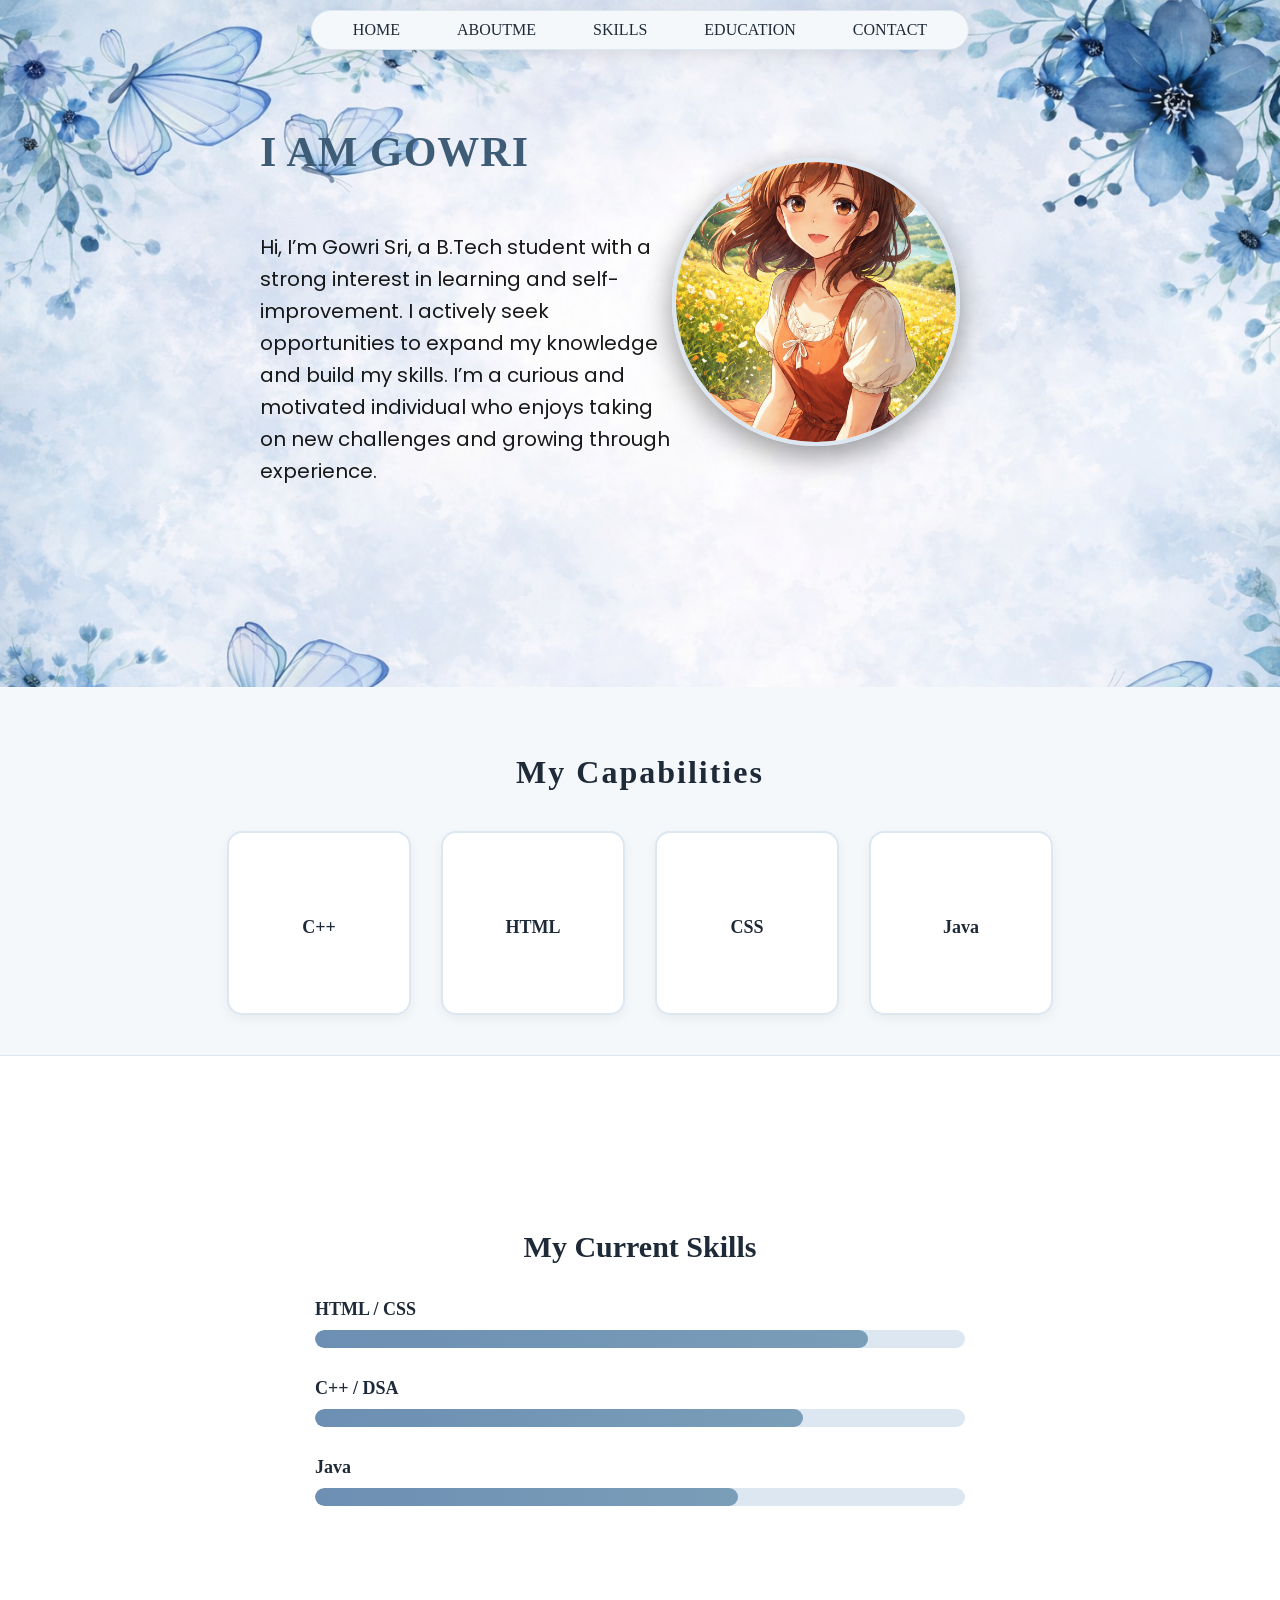
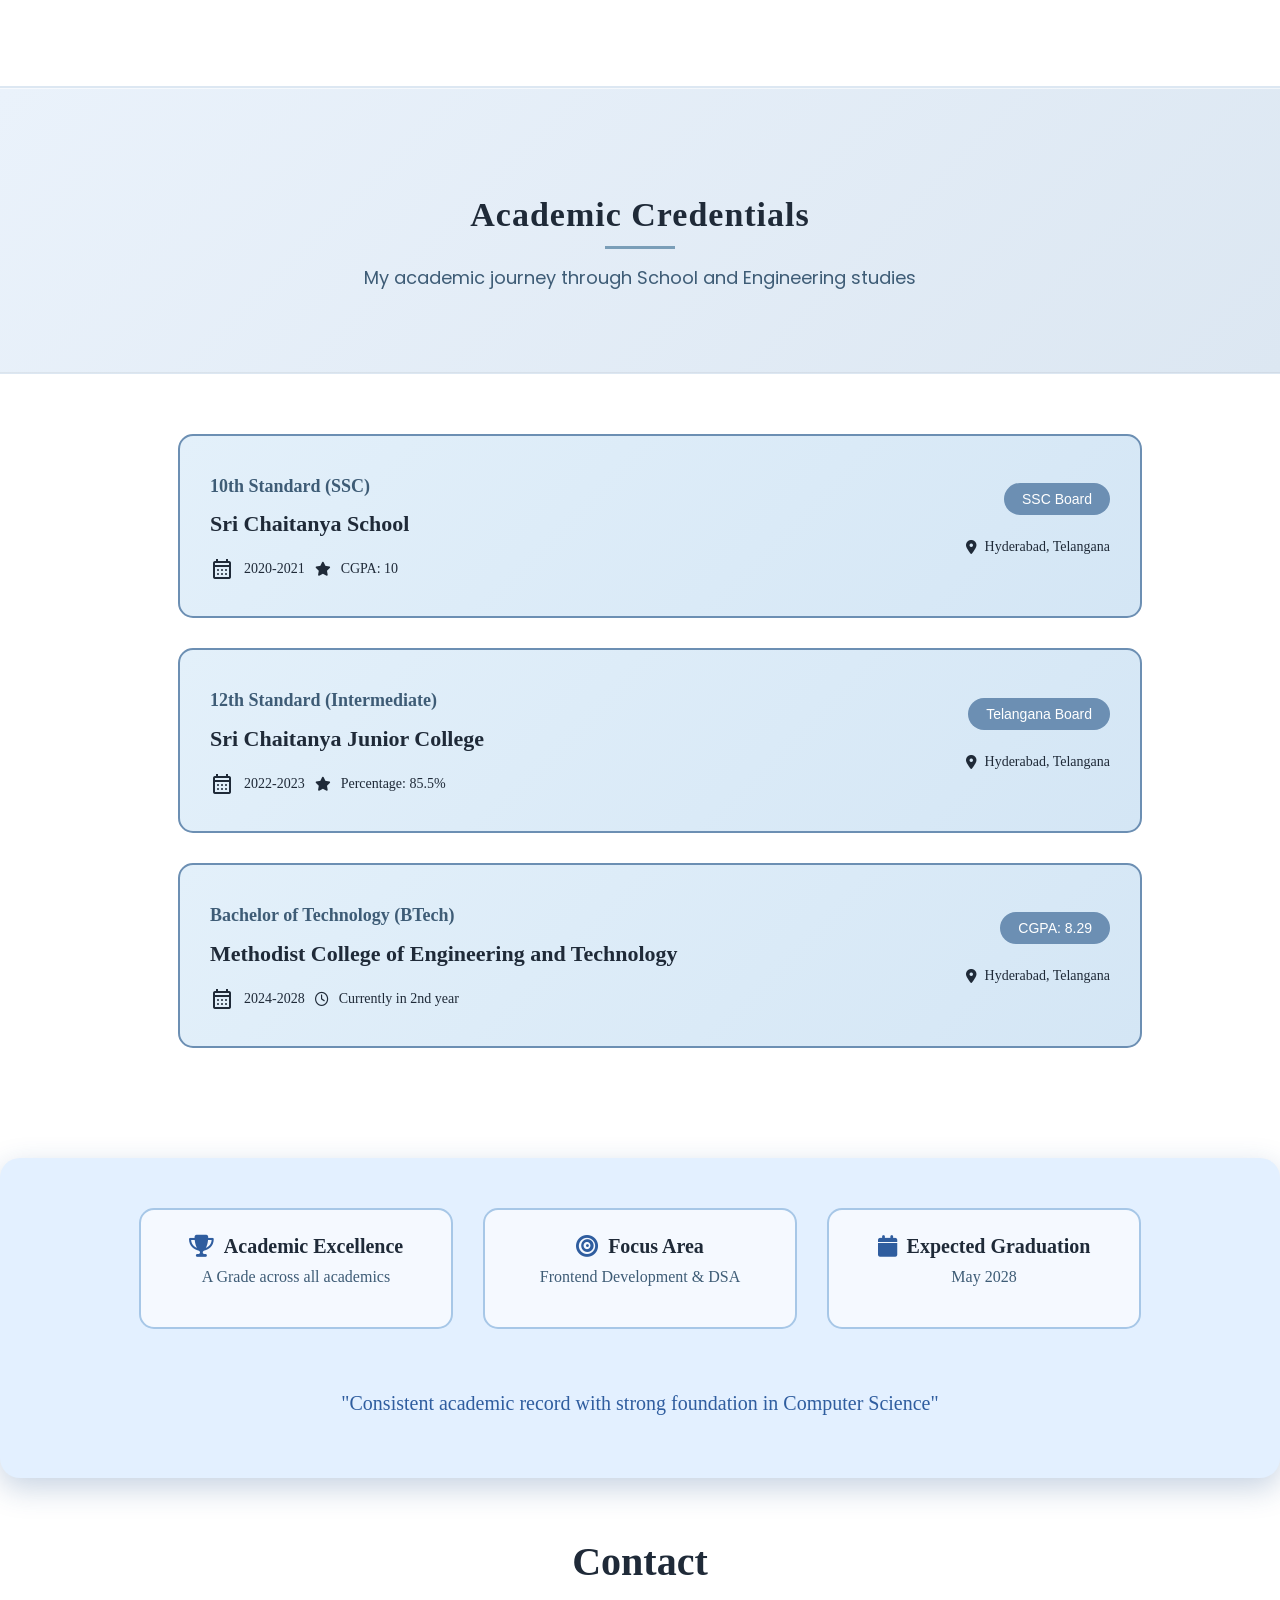
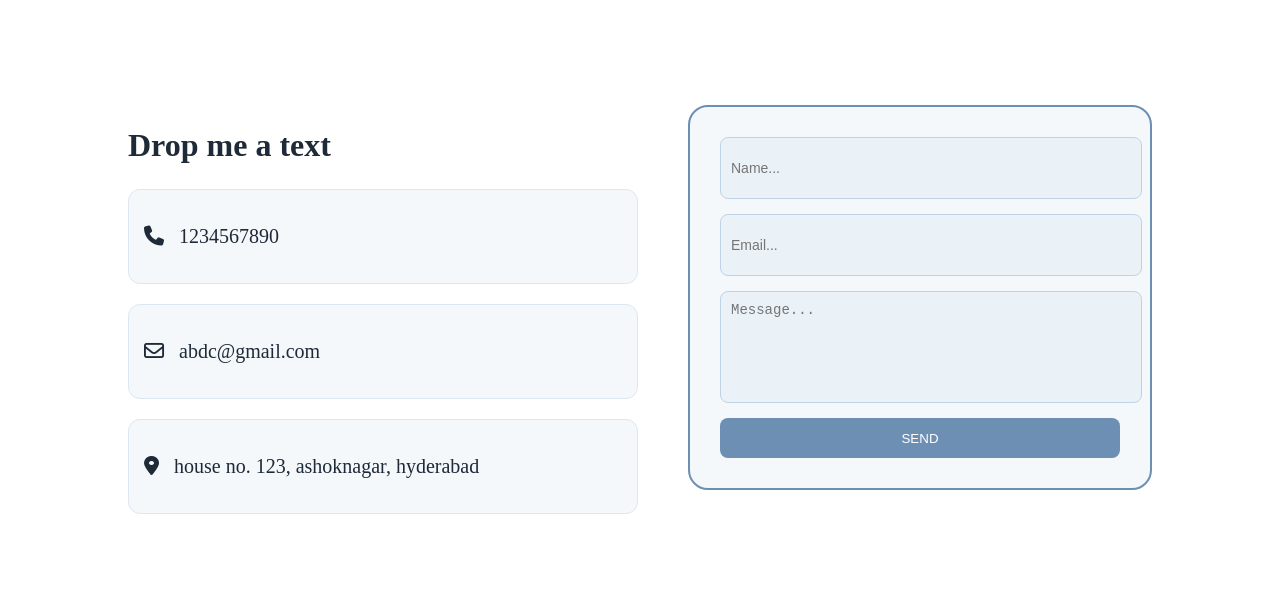
==== port.html @ 9303fa9b "Initial commit" ====
<!DOCTYPE html>
<html lang="en">

<head>
    <meta charset="UTF-8">
    <meta name="viewport" content="width=device-width, initial-scale=1.0">
    <title>portfolio</title>
    <link rel="stylesheet" href="port.css">
    <link href="https://fonts.googleapis.com/css2?family=Poppins:wght@300;400;600&display=swap" rel="stylesheet">
    <link rel="stylesheet" href="https://cdnjs.cloudflare.com/ajax/libs/font-awesome/6.5.0/css/all.min.css">
    <link href="https://fonts.googleapis.com/css2?family=Material+Symbols+Outlined" rel="stylesheet" />
</head>

<body>


    <nav class="navbar">
        <ul class="nav-links">
            <li><a href="#">HOME</a></li>
            <li><a href="#">ABOUTME</a></li>
            <li><a href="#">SKILLS</a></li>
            <li><a href="#">EDUCATION</a></li>
            <li><a href="#">CONTACT</a></li>
        </ul>
    </nav>


    <div class="main">
        <div class="info">
            <h1 class="hi">I AM GOWRI </h1>
            <p class="iam">Hi, I’m Gowri Sri, a B.Tech student with a strong interest in learning and self-improvement.
                I actively
                seek opportunities to expand my knowledge and build my skills. I’m a curious and motivated individual
                who enjoys taking on new challenges and growing through experience.</p>

        </div>
        <div class="photo">
            <img id="girl" src="girl.png" alt="description">
        </div>
    </div>

    <!-- SKILLS SECTION -->
    <section id="skills-section">

        <h2 class="skills-heading">My Capabilities</h2>

        <div id="skills">

            <div class="card">
                <img src="https://cdn.jsdelivr.net/gh/devicons/devicon@latest/icons/cplusplus/cplusplus-original.svg"
                    alt="">
                <p>C++</p>
            </div>

            <div class="card">
                <img src="https://cdn.jsdelivr.net/gh/devicons/devicon@latest/icons/html5/html5-original.svg" alt="">
                <p>HTML</p>
            </div>

            <div class="card">
                <img src="https://cdn.jsdelivr.net/gh/devicons/devicon@latest/icons/css3/css3-original.svg" alt="">
                <p>CSS</p>
            </div>

            <div class="card">
                <img src="https://cdn.jsdelivr.net/gh/devicons/devicon@latest/icons/java/java-original-wordmark.svg"
                    alt="">
                <p>Java</p>
            </div>

        </div>

    </section>


    <section class="skills-animated">

        <h2 class="skills-title">My Current Skills</h2>

        <div class="skill">
            <div class="skill-name">HTML / CSS</div>
            <div class="progress-bar">
                <div class="progress html"></div>
            </div>
        </div>

        <div class="skill">
            <div class="skill-name">C++ / DSA</div>
            <div class="progress-bar">
                <div class="progress cpp"></div>
            </div>
        </div>

        <div class="skill">
            <div class="skill-name">Java</div>
            <div class="progress-bar">
                <div class="progress java"></div>
            </div>
        </div>

    </section>

    <section class="academic-header">

        <h2 class="academic-title">Academic Credentials</h2>
        <p class="academic-subtitle">
            My academic journey through School and Engineering studies
        </p>

    </section>


    <div class="education">

        <div class="edu-card ssc">
            <div class="left">
                <h2>10th Standard (SSC)</h2>
                <h1>Sri Chaitanya School</h1>

                <div class="details">
                    <span class="material-symbols-outlined">calendar_month</span>
                    <p>2020-2021</p>

                    <i class="fa-solid fa-star"></i>
                    <p>CGPA: 10</p>
                </div>
            </div>

            <div class="right">
                <button>SSC Board</button>

                <div class="location">
                    <i class="fa-solid fa-location-dot"></i>
                    <p>Hyderabad, Telangana</p>
                </div>
            </div>
        </div>


        <div class="edu-card inter">
            <div class="left">
                <h2>12th Standard (Intermediate)</h2>
                <h1>Sri Chaitanya Junior College</h1>

                <div class="details">
                    <span class="material-symbols-outlined">calendar_month</span>
                    <p>2022-2023</p>

                    <i class="fa-solid fa-star"></i>
                    <p>Percentage: 85.5%</p>
                </div>
            </div>

            <div class="right">
                <button>Telangana Board</button>

                <div class="location">
                    <i class="fa-solid fa-location-dot"></i>
                    <p>Hyderabad, Telangana</p>
                </div>
            </div>
        </div>


        <div class="edu-card tech">
            <div class="left">
                <h2>Bachelor of Technology (BTech)</h2>
                <h1>Methodist College of Engineering and Technology</h1>

                <div class="details">
                    <span class="material-symbols-outlined">calendar_month</span>
                    <p>2024-2028</p>

                    <i class="fa-regular fa-clock"></i>
                    <p>Currently in 2nd year</p>
                </div>
            </div>

            <div class="right">
                <button>CGPA: 8.29</button>

                <div class="location">
                    <i class="fa-solid fa-location-dot"></i>
                    <p>Hyderabad, Telangana</p>
                </div>
            </div>
        </div>

    </div>


    <div class="focus">
        <div class="a">
            <div class="a1">
                <i class="fa-solid fa-trophy"></i>
                <h1>Academic Excellence</h1>
            </div>
            <p>A Grade across all academics</p>

        </div>

        <div class="b">
            <div class="b1">
                <i class="fa-solid fa-bullseye"></i>
                <h1>Focus Area</h1>
            </div>
            <p>Frontend Development & DSA</p>
        </div>

        <div class="c">
            <div class="c1">
                <i class="fa-solid fa-calendar"></i>
                <h1>Expected Graduation</h1>
            </div>
            <p>May 2028</p>
        </div>

        <div class="d">
            <h1>"Consistent academic record with strong foundation in Computer Science"</h1>
        </div>
    </div>


    <h3 class="x">Contact</h3>

    <div class="contact">

        <!-- LEFT SIDE INFO -->
        <div class="x-right">
            <h1>Drop me a text</h1>
            <div class="info">
                <div class="box">
                    <i class="fa-solid fa-phone"></i>
                    <p>1234567890</p>
                </div>
                <div class="box">
                    <i class="fa-regular fa-envelope"></i>
                    <p>abdc@gmail.com</p>
                </div>
                <div class="box">
                    <i class="fa-solid fa-location-dot"></i>
                    <p>house no. 123, ashoknagar, hyderabad</p>
                </div>
            </div>
        </div>

        <!-- RIGHT SIDE FORM -->
        <div class="x-left">
            <input type="text" placeholder="Name...">
            <input type="email" placeholder="Email...">
            <textarea placeholder="Message..."></textarea>
            <button>SEND</button>
        </div>

    </div>

</body>

</html>
---- port.css ----
/* global styles */
body {
    margin: 0;
    padding: 0;

    background-image: url("back.png");
    background-size: cover;
    background-position: center;
    background-repeat: no-repeat;
    background-attachment: fixed;
}

/* nav bar*/
.navbar {
    position: fixed;
    top: 10px;
    /* 10px from top */
    left: 50%;
    transform: translateX(-50%);
    /* center horizontally */

    background: #F5F8FB;
    border: 1.5px solid #DCE7F2;
    border-radius: 30px;

    padding: 10px 25px;
    z-index: 1000;
}

.nav-links {
    display: flex;
    gap: 25px;
    list-style: none;
    margin: 0;
    padding: 0;
}

.nav-links li a {
    text-decoration: none;
    color: #1F2A38;
    font-weight: 500;

    padding: 8px 16px;
    border-radius: 20px;

    transition: all 0.3s ease;
}

/* hover effect */
.nav-links li a:hover {
    background: #6C8FB3;
    color: #ffffff;
}

/* active/click feel */
.nav-links li a:active {
    background: #3E5C76;
}

/* optional subtle shadow */
.navbar {
    box-shadow: 0 4px 15px rgba(0, 0, 0, 0.08);
}

/* nav bar css done  */

/* intro css  */
/* layout */
.main {
    display: flex;
    align-items: center;
    justify-content: space-between;
    padding: 100px 80px;
}

/* image styling */
#girl {
    width: 280px;
    height: 280px;
    object-fit: cover;

    border-radius: 50%;
    /* makes it circle */

    box-shadow: 0 10px 30px rgba(0, 0, 0, 0.4);
    /* dark shadow */

    border: 4px solid #DCE7F2;
    margin-right: 240px;
}

/* heading */
.hi {
    font-size: 42px;
    color: #3E5C76;
    /* theme match */
    margin-bottom: 15px;

    letter-spacing: 1px;
}

/* paragraph */
.iam {
    font-size: 20px;
    /* readable */
    color: #000000;
    /* black */

    line-height: 1.6;
    max-width: 500px;

    opacity: 0.9;
}

.hi,
.iam {
    margin-left: 180px;
}

.hi {
    font-family: 'Playfair Display', serif;
    font-weight: 600;
}

.iam {
    font-family: 'Poppins', sans-serif;
    font-weight: 400;
}

/* DONE WITH IAMGE AND INTRO */

/* SECTION BACKGROUND */
#skills-section {
    margin-top: 80px;
    text-align: center;
    background-color: #F5F8FB;
    /* fallback background */
    padding: 40px 20px;
}

/* HEADING */
.skills-heading {
    font-size: 32px;
    margin-bottom: 40px;
    color: #1F2A38;
    /* main text color */
    letter-spacing: 2px;
}

/* FLEX CONTAINER */
#skills {
    display: flex;
    justify-content: center;
    gap: 30px;
    flex-wrap: wrap;
}

/* CARD DESIGN */
.card {
    width: 180px;
    height: 180px;

    background: #FFFFFF;
    /* clean white for contrast */
    border: 2px solid #DCE7F2;
    /* soft border */

    border-radius: 15px;

    display: flex;
    flex-direction: column;
    align-items: center;
    justify-content: center;

    box-shadow: 0 4px 12px rgba(0, 0, 0, 0.05);
    transition: all 0.3s ease;
}

/* ICON */
.card img {
    width: 60px;
    margin-bottom: 10px;
}

/* TEXT */
.card p {
    font-size: 18px;
    font-weight: 600;
    color: #1F2A38;
    /* primary text */
}

/* HOVER EFFECT */
.card:hover {
    transform: translateY(-10px);
    background: #F5F8FB;
    /* soft hover bg */
    border-color: #7A9EB8;
    /* accent border */
}

/* OPTIONAL: subtle glow on hover */
.card:hover p {
    color: #3E5C76;
    /* hover text */
}

/* =======================
   ANIMATED SKILLS SECTION
======================= */

.skills-animated {
    margin-top: 0px;

    width: 100%;
    min-height: 70vh;
    border-top: 1px solid #DCE7F2;
    border-bottom: 1px solid #DCE7F2;

    display: flex;
    flex-direction: column;
    align-items: center;
    justify-content: center;
}

/* TITLE */
.skills-title {
    font-size: 30px;
    margin-bottom: 35px;
    color: #1F2A38;
}

/* SKILL BLOCK */
.skill {
    width: 65%;
    max-width: 650px;
    margin-bottom: 30px;
}

/* NAME */
.skill-name {
    margin-bottom: 10px;
    font-size: 18px;
    font-weight: 600;
    color: #1F2A38;
}

/* PROGRESS BAR (THICK) */
.progress-bar {
    width: 100%;
    height: 18px;
    background: #DCE7F2;
    border-radius: 20px;
    overflow: hidden;
}

/* PROGRESS */
.progress {
    position: relative;
    height: 100%;
    width: 0;

    background: linear-gradient(90deg, #6C8FB3, #7A9EB8);
    border-radius: 20px;

    animation: load 2s ease forwards;
}

/* LEVELS */
.progress.html {
    width: 85%;
    animation-delay: 0.2s;
}

.progress.cpp {
    width: 75%;
    animation-delay: 0.4s;
}

.progress.java {
    width: 65%;
    animation-delay: 0.6s;
}

/* ANIMATION */
@keyframes load {
    from {
        width: 0;
    }
}

/* SHINE EFFECT */
.progress::after {
    content: "";
    position: absolute;
    top: 0;
    left: -100%;
    height: 100%;
    width: 100%;


    animation: shine 2.5s infinite;
}

@keyframes shine {
    to {
        left: 100%;
    }
}

/* =======================
   ACADEMIC HEADER SECTION
======================= */

.academic-header {
    text-align: center;
    padding: 80px 20px;


    /* 🔵 OPTION 1: BLUE SHADE BACKGROUND (CURRENTLY ACTIVE) */
    background: linear-gradient(135deg, #EAF2FB, #DCE7F2);

    /* 🌌 OPTION 2: USE SAME BACKGROUND IMAGE (UNCOMMENT BELOW) */
    /*
    background: transparent;
    */

    border-top: 1px solid #DCE7F2;
    border-bottom: 1px solid #DCE7F2;
}

/* TITLE */
.academic-title {
    font-size: 34px;
    font-weight: 600;
    color: #1F2A38;

    font-family: 'Playfair Display', serif;
    /* premium font */

    margin-bottom: 15px;
    letter-spacing: 1px;
}

/* SUBTEXT */
.academic-subtitle {
    font-size: 18px;
    color: #3E5C76;

    font-family: 'Poppins', sans-serif;

    max-width: 600px;
    margin: 0 auto;
    /* center text block */

    line-height: 1.6;
}

/* ✨ DECORATIVE LINE */
.academic-title::after {
    content: "";
    display: block;
    width: 70px;
    height: 3px;
    margin: 12px auto;
    background: #7A9EB8;
}

.academic-header {
    text-align: center;
    padding: 80px 20px;


    background: linear-gradient(135deg, #EAF2FB, #DCE7F2);

    border-top: 1px solid #DCE7F2;
    border-bottom: 1px solid #DCE7F2;

    box-shadow: inset 0 1px 0 rgba(255, 255, 255, 0.6),
        inset 0 -1px 0 rgba(0, 0, 0, 0.05);

    /* 🔥 smoother animation */
    animation: fadeSlide 0.9s ease;
}

/* TEXT ANIMATION */
.academic-title {
    animation: fadeSlide 1s ease;
}

.academic-subtitle {
    animation: fadeSlide 1.2s ease;
}

/* KEYFRAMES */
@keyframes fadeSlide {
    from {
        opacity: 0;
        transform: translateY(40px);
    }

    to {
        opacity: 1;
        transform: translateY(0);
    }
}

/* =======================
   EDUCATION SECTION
======================= */

.education {
    width: 100%;
    padding: 60px 20px;

    display: flex;
    flex-direction: column;
    align-items: center;
    gap: 30px;
}

/* CARD STYLE */
.edu-card {
    width: 75%;
    max-width: 900px;

    display: flex;
    justify-content: space-between;
    align-items: center;

    padding: 25px 30px;

    /* 🔵 BEAUTIFUL LIGHT BLUE SHADE */
    background: linear-gradient(135deg, #E3F0FA, #D4E6F5);

    /* DARKER BLUE BORDER */
    border: 2px solid #6C8FB3;

    border-radius: 15px;

    transition: all 0.3s ease;
}

/* HOVER EFFECT */
.edu-card:hover {
    transform: translateY(-8px);
    box-shadow: 0 10px 25px rgba(62, 92, 118, 0.2);
}

/* LEFT SIDE */
.left h2 {
    font-size: 18px;
    color: #3E5C76;
    margin-bottom: 5px;
}

.left h1 {
    font-size: 22px;
    color: #1F2A38;
    margin-bottom: 10px;
}

/* DETAILS ROW */
.details {
    display: flex;
    align-items: center;
    gap: 10px;
    flex-wrap: wrap;

    color: #1F2A38;
    font-size: 14px;
}

/* RIGHT SIDE */
.right {
    text-align: right;
}

/* BUTTON STYLE 🔥 */
.right button {
    padding: 8px 18px;

    background: #6C8FB3;
    color: #fff;

    border: none;
    border-radius: 20px;

    font-size: 14px;
    font-weight: 500;

    cursor: pointer;
    transition: 0.3s;
}

/* BUTTON HOVER */
.right button:hover {
    background: #3E5C76;
}

/* LOCATION */
.location {
    margin-top: 10px;
    font-size: 14px;
    color: #1F2A38;

    display: flex;
    align-items: center;
    justify-content: flex-end;
    gap: 8px;
}

/* =======================
   ENTRY ANIMATION
======================= */

.edu-card {
    opacity: 0;
    transform: translateY(40px);
    animation: fadeUp 0.8s ease forwards;
}

/* STAGGER EFFECT */
.edu-card:nth-child(1) {
    animation-delay: 0.2s;
}

.edu-card:nth-child(2) {
    animation-delay: 0.4s;
}

.edu-card:nth-child(3) {
    animation-delay: 0.6s;
}

/* KEYFRAMES */
@keyframes fadeUp {
    to {
        opacity: 1;
        transform: translateY(0);
    }
}


/* ===== FOCUS SECTION ===== */
.focus {
    margin: 50px 0;
    padding: 50px 30px;

    display: flex;
    flex-wrap: wrap;
    justify-content: center;
    gap: 30px;

    /* BLUE SHADE BACKGROUND */
    background: #E3F0FF;
    /* soft elegant blue */

    /* DARK BLUE SHADOW */
    box-shadow: 0 10px 30px rgba(30, 80, 140, 0.25);
    border-radius: 20px;
}

/* COMMON CARD STYLE */
.focus .a,
.focus .b,
.focus .c {
    width: 260px;
    padding: 25px;

    background: #F5F9FF;
    /* lighter blue inside cards */
    border: 2px solid #A7C7E7;
    /* soft blue border */

    border-radius: 15px;

    text-align: center;
}

/* ICON + TITLE ROW */
.a1,
.b1,
.c1 {
    display: flex;
    align-items: center;
    justify-content: center;
    gap: 10px;
}

/* ICON STYLE */
.a1 i,
.b1 i,
.c1 i {
    font-size: 22px;
    color: #2F5D9F;
    /* strong blue */
}

/* HEADING */
.a h1,
.b h1,
.c h1 {
    font-size: 20px;
    color: #1F2A38;
    margin: 0;
}

/* PARAGRAPH */
.a p,
.b p,
.c p {
    margin-top: 10px;
    font-size: 16px;
    color: #3E5C76;
}

/* ===== CENTER BOTTOM QUOTE ===== */
.d {
    width: 100%;
    text-align: center;
    margin-top: 20px;
}

.d h1 {
    font-size: 20px;
    color: #2F5D9F;
    font-weight: 500;
}

/* CONTACT SECTION WRAPPER */
.contact {
    display: flex;
    flex-wrap: wrap;
    /* prevents collapsing */
    justify-content: center;
    align-items: flex-start;
    gap: 50px;
    padding: 80px 10%;
    position: relative;
    z-index: 10;
    /* ensures it’s above background */
}

/* TITLE */
.x {
    text-align: center;
    font-size: 40px;
    color: #1F2A38;
    margin: 60px 0 40px 0;
    z-index: 10;
}

/* LEFT SIDE INFO */
.x-right {
    flex: 1;
    min-width: 300px;
    color: #1F2A38;
}

.x-right h1 {
    margin-bottom: 25px;
}

.info {
    display: flex;
    flex-direction: column;
    gap: 20px;
}

.box {
    display: flex;
    align-items: center;
    gap: 15px;
    padding: 15px;
    border-radius: 12px;
    background: rgba(245, 248, 251, 0.95);
    border: 1px solid #DCE7F2;
    font-size: 20px;
}

/* RIGHT SIDE FORM */
.x-left {
    flex: 1;
    min-width: 300px;
    max-width: 400px;
    padding: 30px;
    border-radius: 20px;
    border: 2px solid #6C8FB3;
    background: rgba(245, 248, 251, 0.95);
    display: flex;
    flex-direction: column;
    gap: 15px;
}

/* INPUTS */
.x-left input,
.x-left textarea {
    width: 100%;
    border-radius: 8px;
    border: 1px solid #BFD3E6;
    background: #EAF2F8;
    padding: 10px;
    outline: none;
    font-size: 14px;
}

.x-left input {
    height: 40px;
}

.x-left textarea {
    height: 90px;
    resize: none;
}

/* BUTTON */
.x-left button {
    height: 40px;
    border: none;
    border-radius: 8px;
    background: #6C8FB3;
    color: white;
    cursor: pointer;
    transition: 0.3s;
}

.x-left button:hover {
    background: #3E5C76;
}
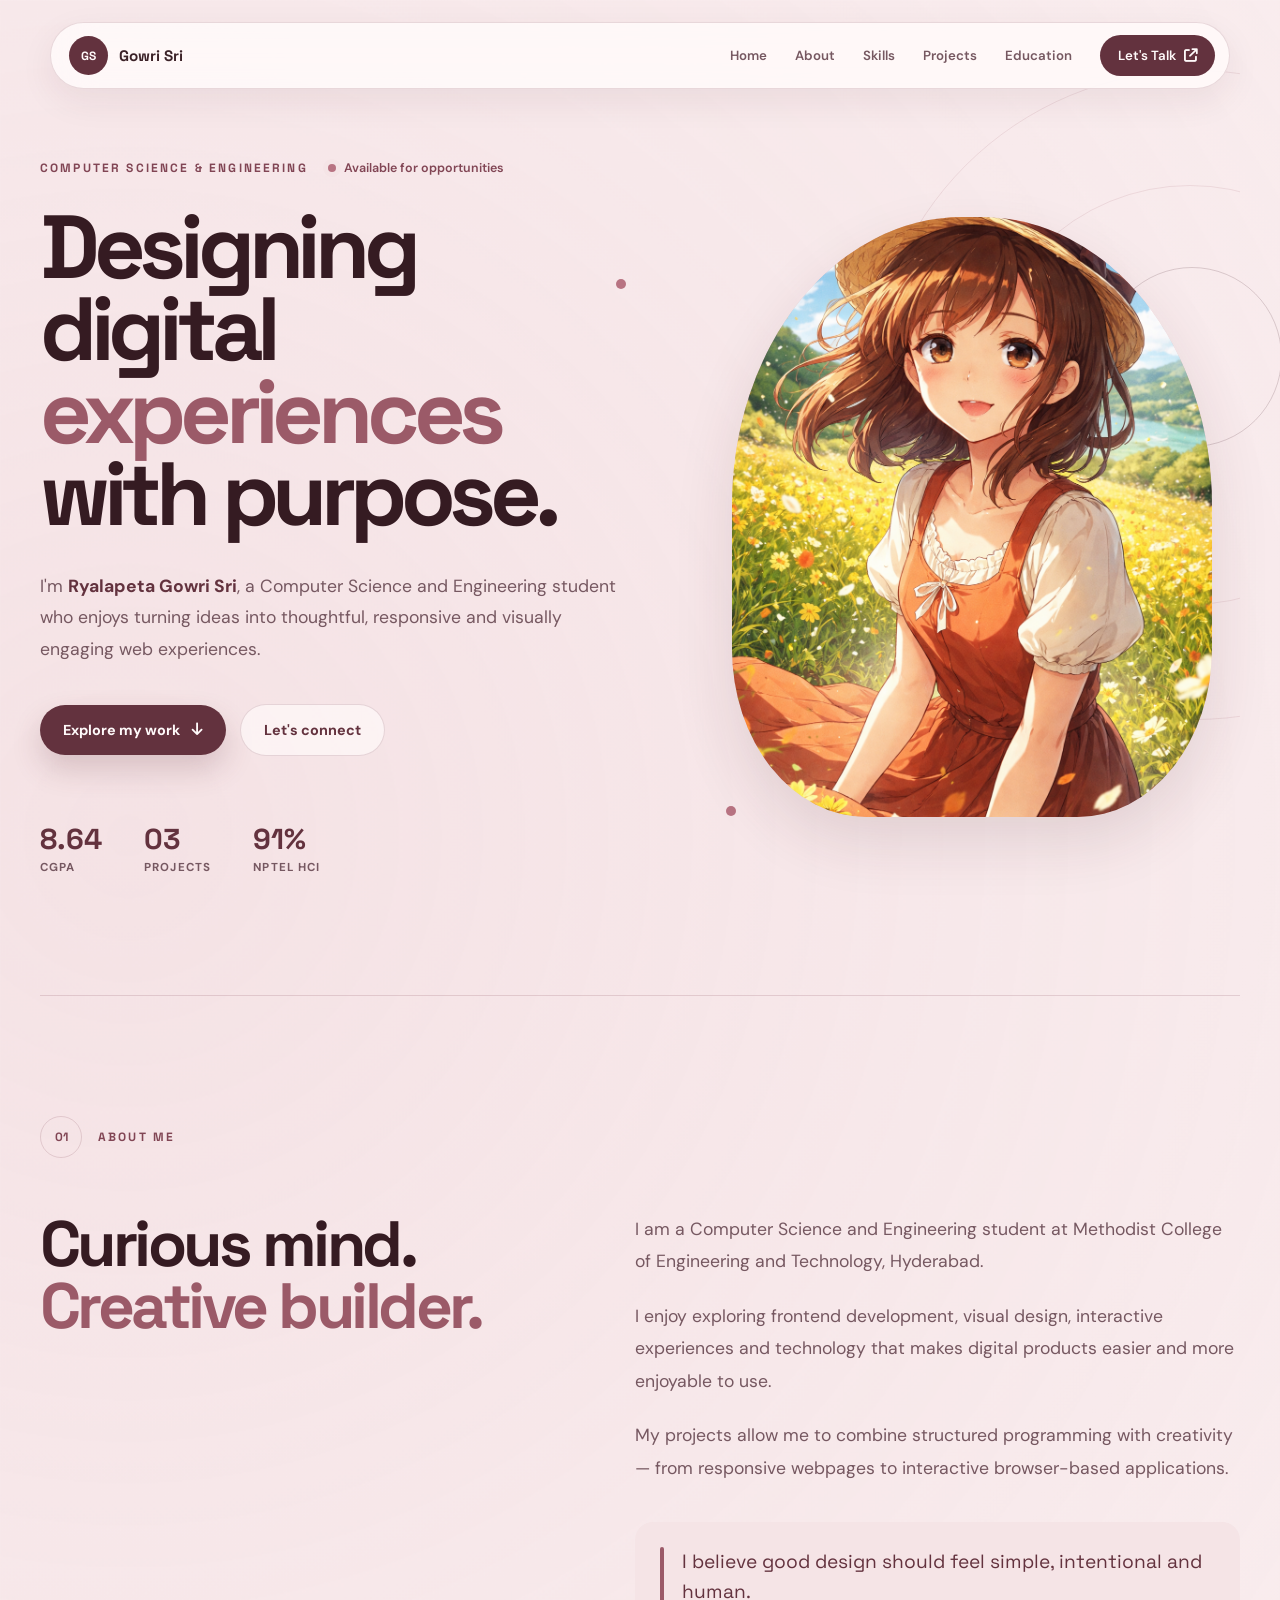
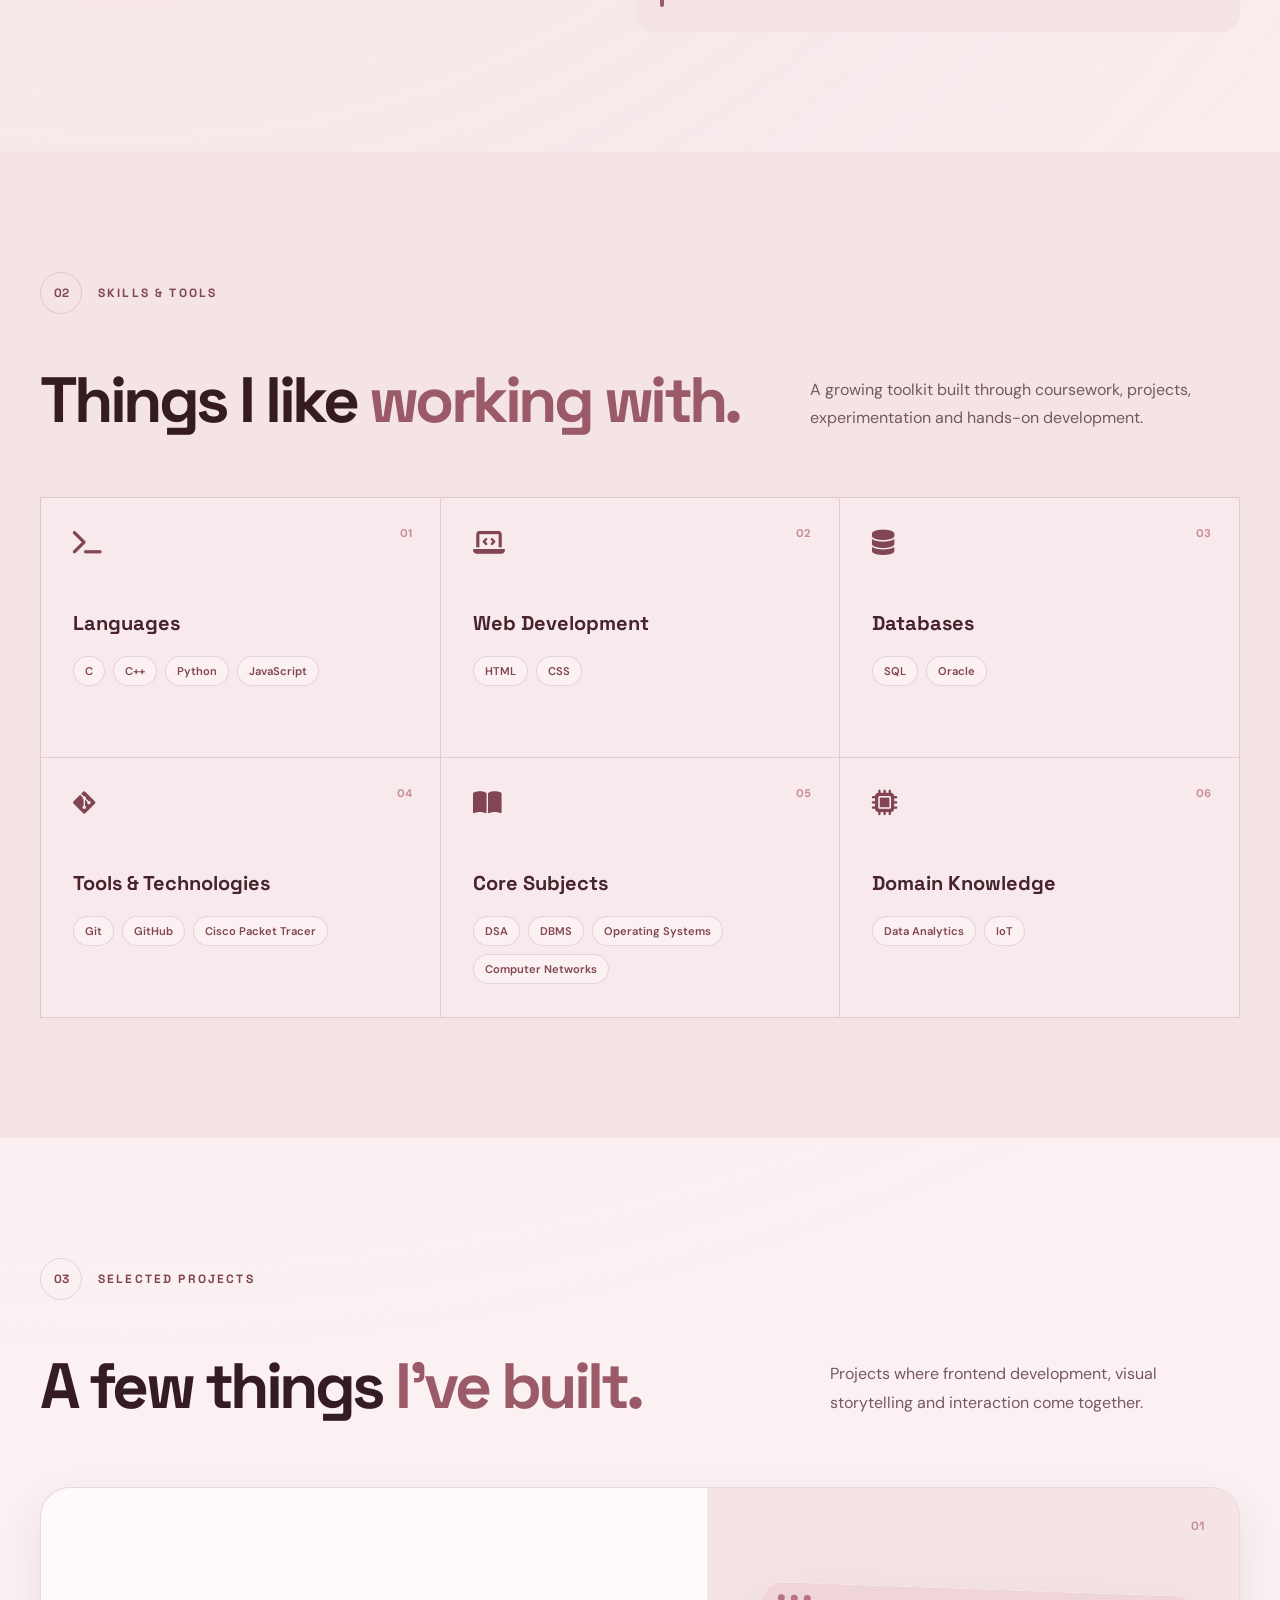
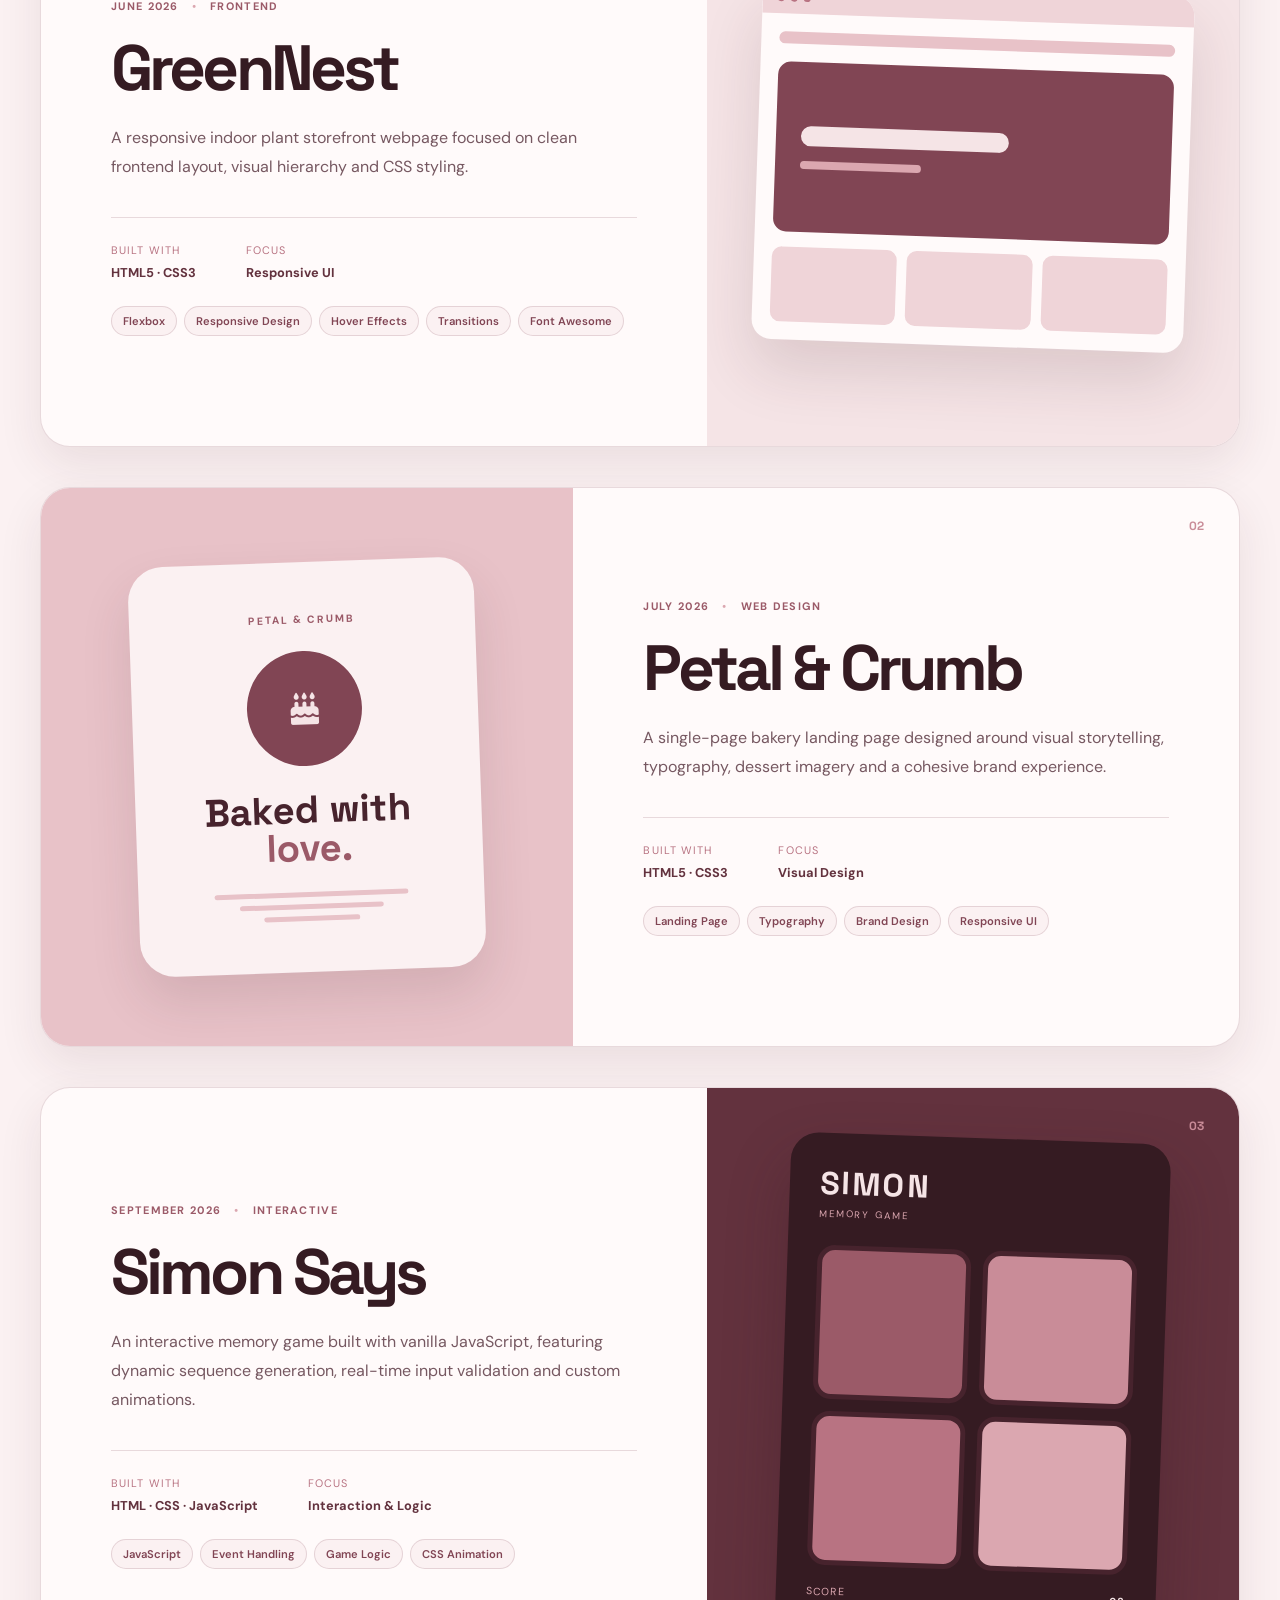
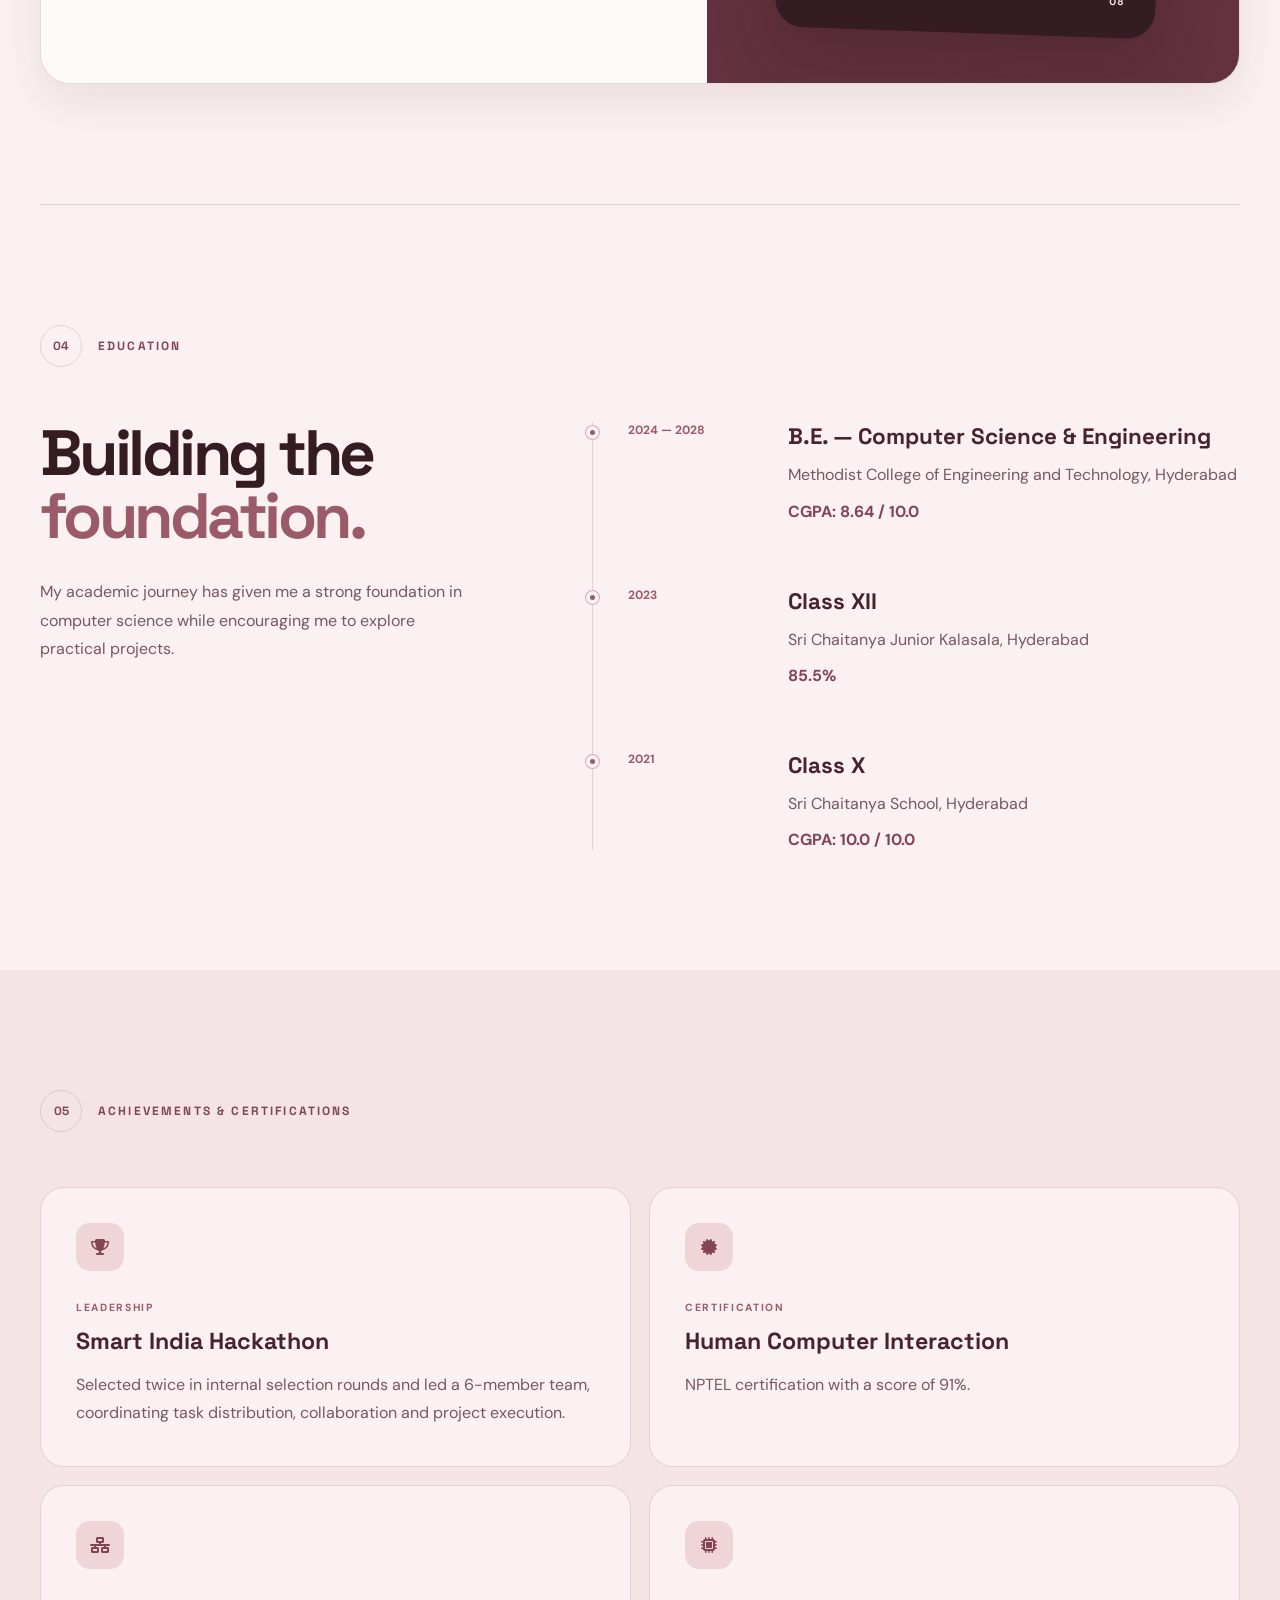
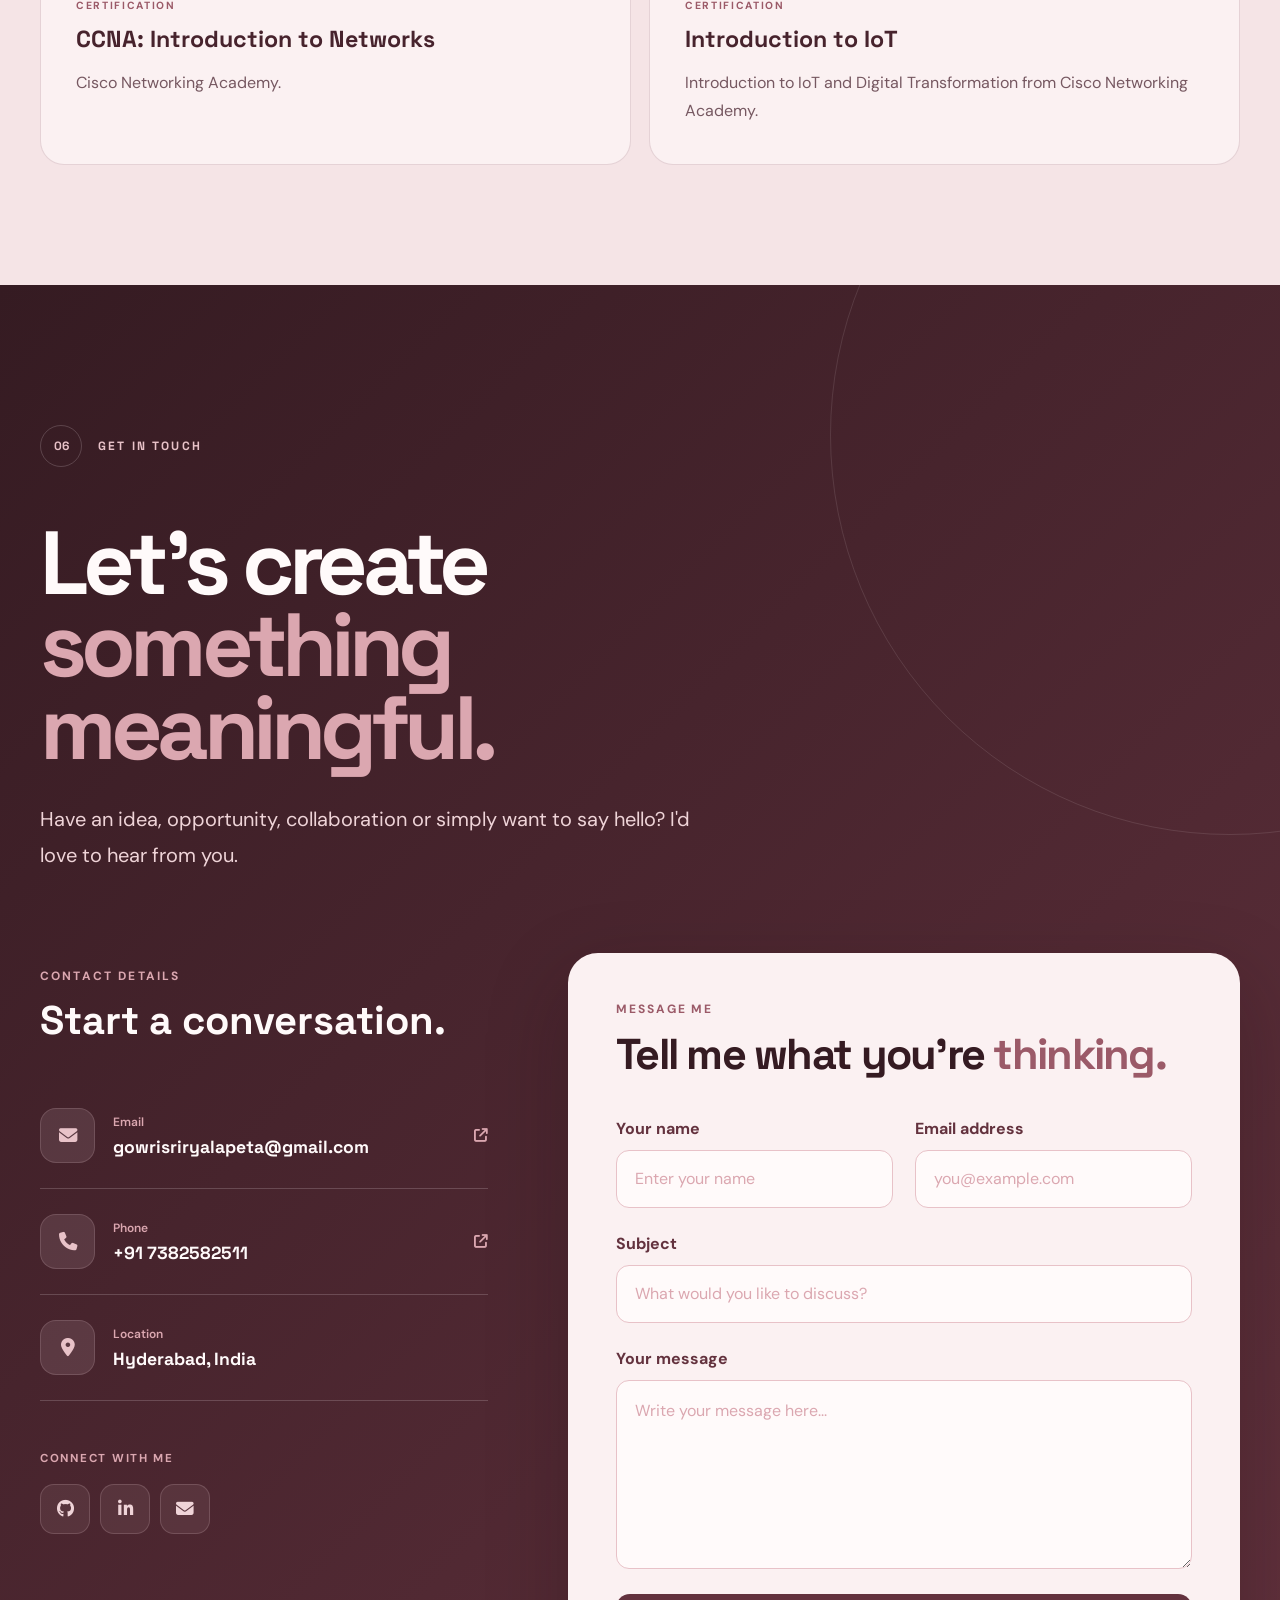
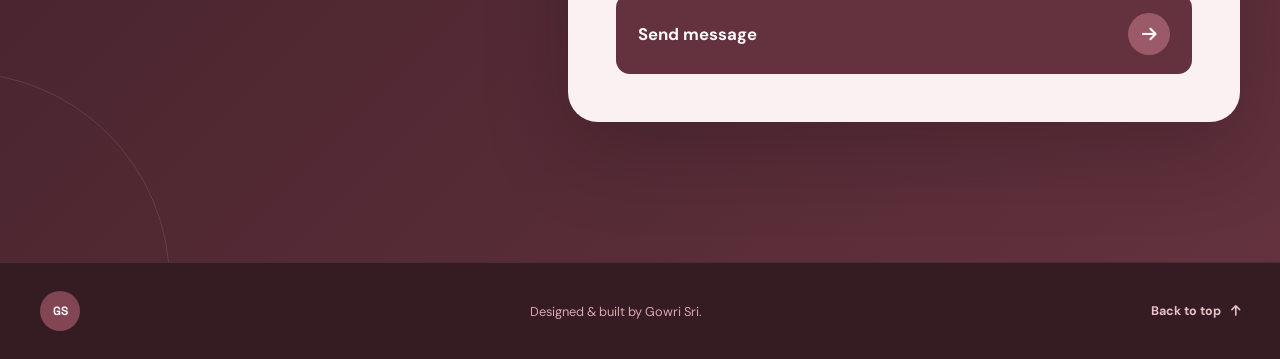
==== commit cb0ec44d: "Updated portfolio styling and button links" ====
--- a/port.html
+++ b/port.html
@@ -1,259 +1,1044 @@
 <!DOCTYPE html>
 <html lang="en">
-
 <head>
     <meta charset="UTF-8">
     <meta name="viewport" content="width=device-width, initial-scale=1.0">
-    <title>portfolio</title>
+
+    <title>Ryalapeta Gowri Sri | Portfolio</title>
+
+    <meta
+        name="description"
+        content="Portfolio of Ryalapeta Gowri Sri — Computer Science and Engineering student, frontend designer and developer."
+    >
+
+    <link rel="preconnect" href="https://fonts.googleapis.com">
+    <link rel="preconnect" href="https://fonts.gstatic.com" crossorigin>
+
+    <link
+        href="https://fonts.googleapis.com/css2?family=DM+Sans:wght@400;500;600;700&family=Space+Grotesk:wght@400;500;600;700&display=swap"
+        rel="stylesheet"
+    >
+
+    <link
+        rel="stylesheet"
+        href="https://cdnjs.cloudflare.com/ajax/libs/font-awesome/6.5.2/css/all.min.css"
+    >
+
     <link rel="stylesheet" href="port.css">
-    <link href="https://fonts.googleapis.com/css2?family=Poppins:wght@300;400;600&display=swap" rel="stylesheet">
-    <link rel="stylesheet" href="https://cdnjs.cloudflare.com/ajax/libs/font-awesome/6.5.0/css/all.min.css">
-    <link href="https://fonts.googleapis.com/css2?family=Material+Symbols+Outlined" rel="stylesheet" />
 </head>
 
 <body>
 
 
-    <nav class="navbar">
-        <ul class="nav-links">
-            <li><a href="#">HOME</a></li>
-            <li><a href="#">ABOUTME</a></li>
-            <li><a href="#">SKILLS</a></li>
-            <li><a href="#">EDUCATION</a></li>
-            <li><a href="#">CONTACT</a></li>
-        </ul>
-    </nav>
-
-
-    <div class="main">
-        <div class="info">
-            <h1 class="hi">I AM GOWRI </h1>
-            <p class="iam">Hi, I’m Gowri Sri, a B.Tech student with a strong interest in learning and self-improvement.
-                I actively
-                seek opportunities to expand my knowledge and build my skills. I’m a curious and motivated individual
-                who enjoys taking on new challenges and growing through experience.</p>
+    <header class="site-header">
+        <nav class="navbar">
+
+            <a href="#home" class="brand">
+                <span class="brand-mark">GS</span>
+                <span class="brand-name">Gowri Sri</span>
+            </a>
+
+            <div class="nav-links">
+                <a href="#home">Home</a>
+                <a href="#about">About</a>
+                <a href="#skills">Skills</a>
+                <a href="#projects">Projects</a>
+                <a href="#education">Education</a>
+                <a href="#contact" class="nav-contact">
+                    Let's Talk
+                    <i class="fa-solid fa-arrow-up-right-from-square"></i>
+                </a>
+            </div>
+
+        </nav>
+    </header>
+
+
+    <main>
+
+        <!-- =========================
+             HERO
+        ========================== -->
+
+        <section class="hero section" id="home">
+
+            <div class="hero-background">
+                <span class="hero-circle circle-one"></span>
+                <span class="hero-circle circle-two"></span>
+                <span class="hero-dot dot-one"></span>
+                <span class="hero-dot dot-two"></span>
+            </div>
+
+            <div class="hero-content">
+
+                <div class="hero-intro">
+                    <span class="eyebrow">
+                        COMPUTER SCIENCE & ENGINEERING
+                    </span>
+
+                    <span class="available">
+                        <span class="status-dot"></span>
+                        Available for opportunities
+                    </span>
+                </div>
+
+                <h1>
+                    Designing digital
+                    <span>experiences</span>
+                    with purpose.
+                </h1>
+
+                <p class="hero-description">
+                    I'm <strong>Ryalapeta Gowri Sri</strong>, a Computer Science
+                    and Engineering student who enjoys turning ideas into
+                    thoughtful, responsive and visually engaging web experiences.
+                </p>
+
+                <div class="hero-actions">
+                    <a href="#projects" class="primary-btn">
+                        Explore my work
+                        <i class="fa-solid fa-arrow-down"></i>
+                    </a>
+
+                    <a href="#contact" class="secondary-btn">
+                        Let's connect
+                    </a>
+                </div>
+
+                <div class="hero-stats">
+
+                    <div class="stat">
+                        <strong>8.64</strong>
+                        <span>CGPA</span>
+                    </div>
+
+                    <div class="stat">
+                        <strong>03</strong>
+                        <span>Projects</span>
+                    </div>
+
+                    <div class="stat">
+                        <strong>91%</strong>
+                        <span>NPTEL HCI</span>
+                    </div>
+
+                </div>
+
+            </div>
+
+            <div class="hero-visual">
+
+                <div class="portrait-frame">
+
+                    <div class="portrait-decoration"></div>
+
+                    <img
+                        src="girl.png"
+                        alt="Portrait illustration"
+                        class="hero-image"
+                    >
+
+
+                </div>
+
+            </div>
+
+        </section>
+
+
+        <!-- =========================
+             ABOUT
+        ========================== -->
+
+        <section class="about section" id="about">
+
+            <div class="section-heading">
+                <span class="section-number">01</span>
+                <span class="eyebrow">ABOUT ME</span>
+            </div>
+
+            <div class="about-grid">
+
+                <div class="about-title">
+                    <h2>
+                        Curious mind.
+                        <span>Creative builder.</span>
+                    </h2>
+                </div>
+
+                <div class="about-text">
+
+                    <p>
+                        I am a Computer Science and Engineering student at
+                        Methodist College of Engineering and Technology,
+                        Hyderabad.
+                    </p>
+
+                    <p>
+                        I enjoy exploring frontend development, visual design,
+                        interactive experiences and technology that makes
+                        digital products easier and more enjoyable to use.
+                    </p>
+
+                    <p>
+                        My projects allow me to combine structured programming
+                        with creativity — from responsive webpages to
+                        interactive browser-based applications.
+                    </p>
+
+                    <div class="about-highlight">
+                        <span class="highlight-line"></span>
+                        <p>
+                            I believe good design should feel simple,
+                            intentional and human.
+                        </p>
+                    </div>
+
+                </div>
+
+            </div>
+
+        </section>
+
+
+        <!-- =========================
+             SKILLS
+        ========================== -->
+
+        <section class="skills section" id="skills">
+
+            <div class="section-heading">
+                <span class="section-number">02</span>
+                <span class="eyebrow">SKILLS & TOOLS</span>
+            </div>
+
+            <div class="skills-header">
+
+                <h2>
+                    Things I like
+                    <span>working with.</span>
+                </h2>
+
+                <p>
+                    A growing toolkit built through coursework, projects,
+                    experimentation and hands-on development.
+                </p>
+
+            </div>
+
+
+            <div class="skills-grid">
+
+                <article class="skill-card">
+                    <div class="skill-number">01</div>
+                    <i class="fa-solid fa-terminal"></i>
+                    <h3>Languages</h3>
+
+                    <div class="skill-tags">
+                        <span>C</span>
+                        <span>C++</span>
+                        <span>Python</span>
+                        <span>JavaScript</span>
+                    </div>
+                </article>
+
+
+                <article class="skill-card">
+                    <div class="skill-number">02</div>
+                    <i class="fa-solid fa-laptop-code"></i>
+                    <h3>Web Development</h3>
+
+                    <div class="skill-tags">
+                        <span>HTML</span>
+                        <span>CSS</span>
+                    </div>
+                </article>
+
+
+                <article class="skill-card">
+                    <div class="skill-number">03</div>
+                    <i class="fa-solid fa-database"></i>
+                    <h3>Databases</h3>
+
+                    <div class="skill-tags">
+                        <span>SQL</span>
+                        <span>Oracle</span>
+                    </div>
+                </article>
+
+
+                <article class="skill-card">
+                    <div class="skill-number">04</div>
+                    <i class="fa-brands fa-git-alt"></i>
+                    <h3>Tools & Technologies</h3>
+
+                    <div class="skill-tags">
+                        <span>Git</span>
+                        <span>GitHub</span>
+                        <span>Cisco Packet Tracer</span>
+                    </div>
+                </article>
+
+
+                <article class="skill-card">
+                    <div class="skill-number">05</div>
+                    <i class="fa-solid fa-book-open"></i>
+                    <h3>Core Subjects</h3>
+
+                    <div class="skill-tags">
+                        <span>DSA</span>
+                        <span>DBMS</span>
+                        <span>Operating Systems</span>
+                        <span>Computer Networks</span>
+                    </div>
+                </article>
+
+
+                <article class="skill-card">
+                    <div class="skill-number">06</div>
+                    <i class="fa-solid fa-microchip"></i>
+                    <h3>Domain Knowledge</h3>
+
+                    <div class="skill-tags">
+                        <span>Data Analytics</span>
+                        <span>IoT</span>
+                    </div>
+                </article>
+
+            </div>
+
+        </section>
+
+
+        <!-- =========================
+             PROJECTS
+        ========================== -->
+
+        <section class="projects section" id="projects">
+
+            <div class="section-heading">
+                <span class="section-number">03</span>
+                <span class="eyebrow">SELECTED PROJECTS</span>
+            </div>
+
+            <div class="projects-intro">
+
+                <h2>
+                    A few things
+                    <span>I've built.</span>
+                </h2>
+
+                <p>
+                    Projects where frontend development, visual storytelling
+                    and interaction come together.
+                </p>
+
+            </div>
+
+
+            <div class="projects-list">
+
+                <!-- Project 01 -->
+                <article class="project-card">
+
+                    <div class="project-number">01</div>
+
+                    <div class="project-main">
+
+                        <div class="project-meta">
+                            <span>JUNE 2026</span>
+                            <span>FRONTEND</span>
+                        </div>
+
+                        <h3>GreenNest</h3>
+
+                        <p>
+                            A responsive indoor plant storefront webpage
+                            focused on clean frontend layout, visual hierarchy
+                            and CSS styling.
+                        </p>
+
+                        <div class="project-details">
+
+                            <div>
+                                <span>Built with</span>
+                                <strong>HTML5 · CSS3</strong>
+                            </div>
+
+                            <div>
+                                <span>Focus</span>
+                                <strong>Responsive UI</strong>
+                            </div>
+
+                        </div>
+
+                        <div class="project-tags">
+                            <span>Flexbox</span>
+                            <span>Responsive Design</span>
+                            <span>Hover Effects</span>
+                            <span>Transitions</span>
+                            <span>Font Awesome</span>
+                        </div>
+
+                    </div>
+
+                    <div class="project-visual greennest-visual">
+
+                        <div class="visual-window">
+
+                            <div class="window-bar">
+                                <span></span>
+                                <span></span>
+                                <span></span>
+                            </div>
+
+                            <div class="mock-content">
+
+                                <div class="mock-nav"></div>
+
+                                <div class="mock-hero">
+                                    <div></div>
+                                    <span></span>
+                                </div>
+
+                                <div class="mock-products">
+                                    <span></span>
+                                    <span></span>
+                                    <span></span>
+                                </div>
+
+                            </div>
+
+                        </div>
+
+                    </div>
+
+                </article>
+
+
+                <!-- Project 02 -->
+                <article class="project-card reverse">
+
+                    <div class="project-number">02</div>
+
+                    <div class="project-main">
+
+                        <div class="project-meta">
+                            <span>JULY 2026</span>
+                            <span>WEB DESIGN</span>
+                        </div>
+
+                        <h3>Petal & Crumb</h3>
+
+                        <p>
+                            A single-page bakery landing page designed around
+                            visual storytelling, typography, dessert imagery
+                            and a cohesive brand experience.
+                        </p>
+
+                        <div class="project-details">
+
+                            <div>
+                                <span>Built with</span>
+                                <strong>HTML5 · CSS3</strong>
+                            </div>
+
+                            <div>
+                                <span>Focus</span>
+                                <strong>Visual Design</strong>
+                            </div>
+
+                        </div>
+
+                        <div class="project-tags">
+                            <span>Landing Page</span>
+                            <span>Typography</span>
+                            <span>Brand Design</span>
+                            <span>Responsive UI</span>
+                        </div>
+
+                    </div>
+
+                    <div class="project-visual bakery-visual">
+
+                        <div class="bakery-card">
+
+                            <span class="bakery-label">
+                                PETAL & CRUMB
+                            </span>
+
+                            <div class="bakery-circle">
+                                <i class="fa-solid fa-cake-candles"></i>
+                            </div>
+
+                            <h4>
+                                Baked with
+                                <span>love.</span>
+                            </h4>
+
+                            <div class="bakery-lines">
+                                <span></span>
+                                <span></span>
+                                <span></span>
+                            </div>
+
+                        </div>
+
+                    </div>
+
+                </article>
+
+
+                <!-- Project 03 -->
+                <article class="project-card">
+
+                    <div class="project-number">03</div>
+
+                    <div class="project-main">
+
+                        <div class="project-meta">
+                            <span>SEPTEMBER 2026</span>
+                            <span>INTERACTIVE</span>
+                        </div>
+
+                        <h3>Simon Says</h3>
+
+                        <p>
+                            An interactive memory game built with vanilla
+                            JavaScript, featuring dynamic sequence generation,
+                            real-time input validation and custom animations.
+                        </p>
+
+                        <div class="project-details">
+
+                            <div>
+                                <span>Built with</span>
+                                <strong>HTML · CSS · JavaScript</strong>
+                            </div>
+
+                            <div>
+                                <span>Focus</span>
+                                <strong>Interaction & Logic</strong>
+                            </div>
+
+                        </div>
+
+                        <div class="project-tags">
+                            <span>JavaScript</span>
+                            <span>Event Handling</span>
+                            <span>Game Logic</span>
+                            <span>CSS Animation</span>
+                        </div>
+
+                    </div>
+
+                    <div class="project-visual simon-visual">
+
+                        <div class="simon-game">
+
+                            <div class="simon-title">
+                                <span>SIMON</span>
+                                <small>MEMORY GAME</small>
+                            </div>
+
+                            <div class="simon-grid">
+                                <span></span>
+                                <span></span>
+                                <span></span>
+                                <span></span>
+                            </div>
+
+                            <div class="simon-score">
+                                SCORE <strong>08</strong>
+                            </div>
+
+                        </div>
+
+                    </div>
+
+                </article>
+
+            </div>
+
+        </section>
+
+
+        <!-- =========================
+             EDUCATION
+        ========================== -->
+
+        <section class="education section" id="education">
+
+            <div class="section-heading">
+                <span class="section-number">04</span>
+                <span class="eyebrow">EDUCATION</span>
+            </div>
+
+            <div class="education-layout">
+
+                <div class="education-title">
+
+                    <h2>
+                        Building the
+                        <span>foundation.</span>
+                    </h2>
+
+                    <p>
+                        My academic journey has given me a strong foundation
+                        in computer science while encouraging me to explore
+                        practical projects.
+                    </p>
+
+                </div>
+
+
+                <div class="timeline">
+
+                    <article class="timeline-item">
+
+                        <div class="timeline-dot"></div>
+
+                        <div class="timeline-date">
+                            2024 — 2028
+                        </div>
+
+                        <div class="timeline-content">
+
+                            <h3>
+                                B.E. — Computer Science & Engineering
+                            </h3>
+
+                            <p>
+                                Methodist College of Engineering and Technology,
+                                Hyderabad
+                            </p>
+
+                            <strong>CGPA: 8.64 / 10.0</strong>
+
+                        </div>
+
+                    </article>
+
+
+                    <article class="timeline-item">
+
+                        <div class="timeline-dot"></div>
+
+                        <div class="timeline-date">
+                            2023
+                        </div>
+
+                        <div class="timeline-content">
+
+                            <h3>
+                                Class XII
+                            </h3>
+
+                            <p>
+                                Sri Chaitanya Junior Kalasala, Hyderabad
+                            </p>
+
+                            <strong>85.5%</strong>
+
+                        </div>
+
+                    </article>
+
+
+                    <article class="timeline-item">
+
+                        <div class="timeline-dot"></div>
+
+                        <div class="timeline-date">
+                            2021
+                        </div>
+
+                        <div class="timeline-content">
+
+                            <h3>
+                                Class X
+                            </h3>
+
+                            <p>
+                                Sri Chaitanya School, Hyderabad
+                            </p>
+
+                            <strong>CGPA: 10.0 / 10.0</strong>
+
+                        </div>
+
+                    </article>
+
+                </div>
+
+            </div>
+
+        </section>
+
+
+        <!-- =========================
+             ACHIEVEMENTS
+        ========================== -->
+
+        <section class="achievements section">
+
+            <div class="section-heading">
+                <span class="section-number">05</span>
+                <span class="eyebrow">ACHIEVEMENTS & CERTIFICATIONS</span>
+            </div>
+
+
+            <div class="achievement-grid">
+
+                <article class="achievement-card featured-achievement">
+
+                    <span class="achievement-icon">
+                        <i class="fa-solid fa-trophy"></i>
+                    </span>
+
+                    <span class="achievement-label">
+                        LEADERSHIP
+                    </span>
+
+                    <h3>
+                        Smart India Hackathon
+                    </h3>
+
+                    <p>
+                        Selected twice in internal selection rounds and led
+                        a 6-member team, coordinating task distribution,
+                        collaboration and project execution.
+                    </p>
+
+                </article>
+
+
+                <article class="achievement-card">
+
+                    <span class="achievement-icon">
+                        <i class="fa-solid fa-certificate"></i>
+                    </span>
+
+                    <span class="achievement-label">
+                        CERTIFICATION
+                    </span>
+
+                    <h3>
+                        Human Computer Interaction
+                    </h3>
+
+                    <p>
+                        NPTEL certification with a score of 91%.
+                    </p>
+
+                </article>
+
+
+                <article class="achievement-card">
+
+                    <span class="achievement-icon">
+                        <i class="fa-solid fa-network-wired"></i>
+                    </span>
+
+                    <span class="achievement-label">
+                        CERTIFICATION
+                    </span>
+
+                    <h3>
+                        CCNA: Introduction to Networks
+                    </h3>
+
+                    <p>
+                        Cisco Networking Academy.
+                    </p>
+
+                </article>
+
+
+                <article class="achievement-card">
+
+                    <span class="achievement-icon">
+                        <i class="fa-solid fa-microchip"></i>
+                    </span>
+
+                    <span class="achievement-label">
+                        CERTIFICATION
+                    </span>
+
+                    <h3>
+                        Introduction to IoT
+                    </h3>
+
+                    <p>
+                        Introduction to IoT and Digital Transformation
+                        from Cisco Networking Academy.
+                    </p>
+
+                </article>
+
+            </div>
+
+        </section>
+
+
+        <!-- =========================
+             CONTACT
+        ========================== -->
+
+        <section class="contact section" id="contact">
+
+            <div class="contact-background">
+                <span class="contact-circle circle-large"></span>
+                <span class="contact-circle circle-small"></span>
+            </div>
+
+
+            <div class="contact-header">
+
+                <div class="section-heading light-heading">
+                    <span class="section-number">06</span>
+                    <span class="eyebrow">GET IN TOUCH</span>
+                </div>
+
+                <h2>
+                    Let's create
+                    <span>something meaningful.</span>
+                </h2>
+
+                <p>
+                    Have an idea, opportunity, collaboration or simply want
+                    to say hello? I'd love to hear from you.
+                </p>
+
+            </div>
+
+
+            <div class="contact-layout">
+
+                <!-- Contact information -->
+
+                <div class="contact-info">
+
+                    <div class="contact-intro">
+                        <span class="contact-small-title">
+                            CONTACT DETAILS
+                        </span>
+
+                        <h3>
+                            Start a conversation.
+                        </h3>
+                    </div>
+
+
+                    <a
+                        href="mailto:gowrisriryalapeta@gmail.com"
+                        class="contact-item"
+                    >
+                        <span class="contact-icon">
+                            <i class="fa-solid fa-envelope"></i>
+                        </span>
+
+                        <span class="contact-item-content">
+                            <small>Email</small>
+                            <strong>
+                                gowrisriryalapeta@gmail.com
+                            </strong>
+                        </span>
+
+                        <i class="fa-solid fa-arrow-up-right-from-square contact-arrow"></i>
+                    </a>
+
+
+                    <a
+                        href="tel:+917382582511"
+                        class="contact-item"
+                    >
+                        <span class="contact-icon">
+                            <i class="fa-solid fa-phone"></i>
+                        </span>
+
+                        <span class="contact-item-content">
+                            <small>Phone</small>
+                            <strong>
+                                +91 7382582511
+                            </strong>
+                        </span>
+
+                        <i class="fa-solid fa-arrow-up-right-from-square contact-arrow"></i>
+                    </a>
+
+
+                    <div class="contact-item static-contact">
+
+                        <span class="contact-icon">
+                            <i class="fa-solid fa-location-dot"></i>
+                        </span>
+
+                        <span class="contact-item-content">
+                            <small>Location</small>
+                            <strong>
+                                Hyderabad, India
+                            </strong>
+                        </span>
+
+                    </div>
+
+
+                    <div class="social-links">
+
+                        <span>CONNECT WITH ME</span>
+
+                        <div class="social-buttons">
+
+                            <a href="#" aria-label="GitHub">
+                                <i class="fa-brands fa-github"></i>
+                            </a>
+
+                            <a href="#" aria-label="LinkedIn">
+                                <i class="fa-brands fa-linkedin-in"></i>
+                            </a>
+
+                            <a
+                                href="mailto:gowrisriryalapeta@gmail.com"
+                                aria-label="Email"
+                            >
+                                <i class="fa-solid fa-envelope"></i>
+                            </a>
+
+                        </div>
+
+                    </div>
+
+                </div>
+
+
+                <!-- Contact form -->
+
+                <form class="contact-form">
+
+                    <div class="form-heading">
+
+                        <span>MESSAGE ME</span>
+
+                        <h3>
+                            Tell me what you're
+                            <em>thinking.</em>
+                        </h3>
+
+                    </div>
+
+
+                    <div class="form-row">
+
+                        <div class="form-group">
+
+                            <label for="name">
+                                Your name
+                            </label>
+
+                            <input
+                                type="text"
+                                id="name"
+                                name="name"
+                                placeholder="Enter your name"
+                            >
+
+                        </div>
+
+
+                        <div class="form-group">
+
+                            <label for="email">
+                                Email address
+                            </label>
+
+                            <input
+                                type="email"
+                                id="email"
+                                name="email"
+                                placeholder="you@example.com"
+                            >
+
+                        </div>
+
+                    </div>
+
+
+                    <div class="form-group">
+
+                        <label for="subject">
+                            Subject
+                        </label>
+
+                        <input
+                            type="text"
+                            id="subject"
+                            name="subject"
+                            placeholder="What would you like to discuss?"
+                        >
+
+                    </div>
+
+
+                    <div class="form-group">
+
+                        <label for="message">
+                            Your message
+                        </label>
+
+                        <textarea
+                            id="message"
+                            name="message"
+                            rows="6"
+                            placeholder="Write your message here..."
+                        ></textarea>
+
+                    </div>
+
+
+                    <button type="submit" class="contact-submit">
+
+                        Send message
+
+                        <span>
+                            <i class="fa-solid fa-arrow-right"></i>
+                        </span>
+
+                    </button>
+
+                </form>
+
+            </div>
+
+        </section>
+
+    </main>
+
+
+    <!-- =========================
+         FOOTER
+    ========================== -->
+
+    <footer class="footer">
+
+        <div class="footer-inner">
+
+            <a href="#home" class="footer-brand">
+                GS
+            </a>
+
+            <p>
+                Designed & built by Gowri Sri.
+            </p>
+
+            <a href="#home" class="back-top">
+                Back to top
+                <i class="fa-solid fa-arrow-up"></i>
+            </a>
 
         </div>
-        <div class="photo">
-            <img id="girl" src="girl.png" alt="description">
-        </div>
-    </div>
-
-    <!-- SKILLS SECTION -->
-    <section id="skills-section">
-
-        <h2 class="skills-heading">My Capabilities</h2>
-
-        <div id="skills">
-
-            <div class="card">
-                <img src="https://cdn.jsdelivr.net/gh/devicons/devicon@latest/icons/cplusplus/cplusplus-original.svg"
-                    alt="">
-                <p>C++</p>
-            </div>
-
-            <div class="card">
-                <img src="https://cdn.jsdelivr.net/gh/devicons/devicon@latest/icons/html5/html5-original.svg" alt="">
-                <p>HTML</p>
-            </div>
-
-            <div class="card">
-                <img src="https://cdn.jsdelivr.net/gh/devicons/devicon@latest/icons/css3/css3-original.svg" alt="">
-                <p>CSS</p>
-            </div>
-
-            <div class="card">
-                <img src="https://cdn.jsdelivr.net/gh/devicons/devicon@latest/icons/java/java-original-wordmark.svg"
-                    alt="">
-                <p>Java</p>
-            </div>
-
-        </div>
-
-    </section>
-
-
-    <section class="skills-animated">
-
-        <h2 class="skills-title">My Current Skills</h2>
-
-        <div class="skill">
-            <div class="skill-name">HTML / CSS</div>
-            <div class="progress-bar">
-                <div class="progress html"></div>
-            </div>
-        </div>
-
-        <div class="skill">
-            <div class="skill-name">C++ / DSA</div>
-            <div class="progress-bar">
-                <div class="progress cpp"></div>
-            </div>
-        </div>
-
-        <div class="skill">
-            <div class="skill-name">Java</div>
-            <div class="progress-bar">
-                <div class="progress java"></div>
-            </div>
-        </div>
-
-    </section>
-
-    <section class="academic-header">
-
-        <h2 class="academic-title">Academic Credentials</h2>
-        <p class="academic-subtitle">
-            My academic journey through School and Engineering studies
-        </p>
-
-    </section>
-
-
-    <div class="education">
-
-        <div class="edu-card ssc">
-            <div class="left">
-                <h2>10th Standard (SSC)</h2>
-                <h1>Sri Chaitanya School</h1>
-
-                <div class="details">
-                    <span class="material-symbols-outlined">calendar_month</span>
-                    <p>2020-2021</p>
-
-                    <i class="fa-solid fa-star"></i>
-                    <p>CGPA: 10</p>
-                </div>
-            </div>
-
-            <div class="right">
-                <button>SSC Board</button>
-
-                <div class="location">
-                    <i class="fa-solid fa-location-dot"></i>
-                    <p>Hyderabad, Telangana</p>
-                </div>
-            </div>
-        </div>
-
-
-        <div class="edu-card inter">
-            <div class="left">
-                <h2>12th Standard (Intermediate)</h2>
-                <h1>Sri Chaitanya Junior College</h1>
-
-                <div class="details">
-                    <span class="material-symbols-outlined">calendar_month</span>
-                    <p>2022-2023</p>
-
-                    <i class="fa-solid fa-star"></i>
-                    <p>Percentage: 85.5%</p>
-                </div>
-            </div>
-
-            <div class="right">
-                <button>Telangana Board</button>
-
-                <div class="location">
-                    <i class="fa-solid fa-location-dot"></i>
-                    <p>Hyderabad, Telangana</p>
-                </div>
-            </div>
-        </div>
-
-
-        <div class="edu-card tech">
-            <div class="left">
-                <h2>Bachelor of Technology (BTech)</h2>
-                <h1>Methodist College of Engineering and Technology</h1>
-
-                <div class="details">
-                    <span class="material-symbols-outlined">calendar_month</span>
-                    <p>2024-2028</p>
-
-                    <i class="fa-regular fa-clock"></i>
-                    <p>Currently in 2nd year</p>
-                </div>
-            </div>
-
-            <div class="right">
-                <button>CGPA: 8.29</button>
-
-                <div class="location">
-                    <i class="fa-solid fa-location-dot"></i>
-                    <p>Hyderabad, Telangana</p>
-                </div>
-            </div>
-        </div>
-
-    </div>
-
-
-    <div class="focus">
-        <div class="a">
-            <div class="a1">
-                <i class="fa-solid fa-trophy"></i>
-                <h1>Academic Excellence</h1>
-            </div>
-            <p>A Grade across all academics</p>
-
-        </div>
-
-        <div class="b">
-            <div class="b1">
-                <i class="fa-solid fa-bullseye"></i>
-                <h1>Focus Area</h1>
-            </div>
-            <p>Frontend Development & DSA</p>
-        </div>
-
-        <div class="c">
-            <div class="c1">
-                <i class="fa-solid fa-calendar"></i>
-                <h1>Expected Graduation</h1>
-            </div>
-            <p>May 2028</p>
-        </div>
-
-        <div class="d">
-            <h1>"Consistent academic record with strong foundation in Computer Science"</h1>
-        </div>
-    </div>
-
-
-    <h3 class="x">Contact</h3>
-
-    <div class="contact">
-
-        <!-- LEFT SIDE INFO -->
-        <div class="x-right">
-            <h1>Drop me a text</h1>
-            <div class="info">
-                <div class="box">
-                    <i class="fa-solid fa-phone"></i>
-                    <p>1234567890</p>
-                </div>
-                <div class="box">
-                    <i class="fa-regular fa-envelope"></i>
-                    <p>abdc@gmail.com</p>
-                </div>
-                <div class="box">
-                    <i class="fa-solid fa-location-dot"></i>
-                    <p>house no. 123, ashoknagar, hyderabad</p>
-                </div>
-            </div>
-        </div>
-
-        <!-- RIGHT SIDE FORM -->
-        <div class="x-left">
-            <input type="text" placeholder="Name...">
-            <input type="email" placeholder="Email...">
-            <textarea placeholder="Message..."></textarea>
-            <button>SEND</button>
-        </div>
-
-    </div>
+
+    </footer>
 
 </body>
-
 </html>
--- a/port.css
+++ b/port.css
@@ -1,730 +1,2331 @@
-/* global styles */
-body {
+/* =========================================================
+   RESET
+========================================================= */
+
+* {
     margin: 0;
     padding: 0;
-
-    background-image: url("back.png");
-    background-size: cover;
-    background-position: center;
-    background-repeat: no-repeat;
-    background-attachment: fixed;
-}
-
-/* nav bar*/
+    box-sizing: border-box;
+}
+
+html {
+    scroll-behavior: smooth;
+}
+
+body {
+    font-family: "DM Sans", sans-serif;
+    background: #fff8f8;
+    color: #3b2228;
+    overflow-x: hidden;
+}
+
+img {
+    max-width: 100%;
+    display: block;
+}
+
+a {
+    color: inherit;
+    text-decoration: none;
+}
+
+button,
+input,
+textarea {
+    font: inherit;
+}
+
+button {
+    cursor: pointer;
+}
+
+
+/* =========================================================
+   MONOCHROMATIC COLOR SYSTEM
+========================================================= */
+
+:root {
+
+    /* Core dusty rose */
+    --rose-950: #351b22;
+    --rose-900: #47232d;
+    --rose-800: #63323e;
+    --rose-700: #814554;
+    --rose-600: #9b5a68;
+    --rose-500: #b87382;
+    --rose-400: #c98c98;
+    --rose-300: #dba7b0;
+    --rose-200: #e8c2c8;
+    --rose-150: #efd4d8;
+    --rose-100: #f5e4e6;
+    --rose-50: #fbf1f2;
+
+    --white: #fffafa;
+
+    --text-main: #3b2228;
+    --text-soft: #765861;
+    --text-light: #fdf5f6;
+
+    --border: rgba(129, 69, 84, 0.18);
+    --border-dark: rgba(253, 245, 246, 0.18);
+
+    --shadow-soft: 0 18px 45px rgba(71, 35, 45, 0.09);
+    --shadow-card: 0 25px 60px rgba(71, 35, 45, 0.12);
+}
+
+
+/* =========================================================
+   GLOBAL
+========================================================= */
+
+::selection {
+    background: var(--rose-700);
+    color: var(--white);
+}
+
+body {
+    background:
+        radial-gradient(
+            circle at 10% 10%,
+            rgba(219, 167, 176, 0.20),
+            transparent 28%
+        ),
+        var(--rose-50);
+}
+
+.section {
+    width: min(1240px, calc(100% - 80px));
+    margin: 0 auto;
+    padding: 120px 0;
+}
+
+.eyebrow {
+    font-family: "Space Grotesk", sans-serif;
+    font-size: 0.75rem;
+    font-weight: 700;
+    letter-spacing: 0.18em;
+    color: var(--rose-700);
+}
+
+.section-heading {
+    display: flex;
+    align-items: center;
+    gap: 16px;
+    margin-bottom: 55px;
+}
+
+.section-number {
+    display: inline-flex;
+    align-items: center;
+    justify-content: center;
+
+    width: 42px;
+    height: 42px;
+
+    border: 1px solid var(--border);
+    border-radius: 50%;
+
+    font-family: "Space Grotesk", sans-serif;
+    font-size: 0.75rem;
+    font-weight: 700;
+
+    color: var(--rose-700);
+}
+
+
+/* =========================================================
+   NAVBAR
+========================================================= */
+
+.site-header {
+    position: fixed;
+    top: 0;
+    left: 0;
+
+    width: 100%;
+
+    z-index: 1000;
+
+    padding: 22px 30px;
+}
+
 .navbar {
-    position: fixed;
-    top: 10px;
-    /* 10px from top */
-    left: 50%;
-    transform: translateX(-50%);
-    /* center horizontally */
-
-    background: #F5F8FB;
-    border: 1.5px solid #DCE7F2;
-    border-radius: 30px;
-
-    padding: 10px 25px;
-    z-index: 1000;
+    width: min(1180px, 100%);
+    margin: auto;
+
+    display: flex;
+    align-items: center;
+    justify-content: space-between;
+
+    padding: 12px 14px 12px 18px;
+
+    background: rgba(255, 250, 250, 0.88);
+    border: 1px solid var(--border);
+
+    backdrop-filter: blur(20px);
+
+    border-radius: 100px;
+
+    box-shadow: 0 12px 35px rgba(71, 35, 45, 0.07);
+}
+
+.brand {
+    display: flex;
+    align-items: center;
+    gap: 11px;
+
+    font-family: "Space Grotesk", sans-serif;
+    font-weight: 700;
+}
+
+.brand-mark {
+    display: flex;
+    align-items: center;
+    justify-content: center;
+
+    width: 39px;
+    height: 39px;
+
+    background: var(--rose-800);
+    color: var(--white);
+
+    border-radius: 50%;
+
+    font-size: 0.75rem;
+}
+
+.brand-name {
+    font-size: 0.95rem;
 }
 
 .nav-links {
     display: flex;
-    gap: 25px;
-    list-style: none;
-    margin: 0;
-    padding: 0;
-}
-
-.nav-links li a {
-    text-decoration: none;
-    color: #1F2A38;
-    font-weight: 500;
-
-    padding: 8px 16px;
-    border-radius: 20px;
-
-    transition: all 0.3s ease;
-}
-
-/* hover effect */
-.nav-links li a:hover {
-    background: #6C8FB3;
-    color: #ffffff;
-}
-
-/* active/click feel */
-.nav-links li a:active {
-    background: #3E5C76;
-}
-
-/* optional subtle shadow */
-.navbar {
-    box-shadow: 0 4px 15px rgba(0, 0, 0, 0.08);
-}
-
-/* nav bar css done  */
-
-/* intro css  */
-/* layout */
-.main {
-    display: flex;
-    align-items: center;
-    justify-content: space-between;
-    padding: 100px 80px;
-}
-
-/* image styling */
-#girl {
-    width: 280px;
-    height: 280px;
-    object-fit: cover;
+    align-items: center;
+    gap: 28px;
+
+    font-size: 0.83rem;
+    font-weight: 600;
+
+    color: var(--text-soft);
+}
+
+.nav-links a {
+    transition:
+        color 0.25s ease,
+        transform 0.25s ease;
+}
+
+.nav-links a:hover {
+    color: var(--rose-800);
+    transform: translateY(-1px);
+}
+
+.nav-links .nav-contact {
+    display: flex;
+    align-items: center;
+    gap: 8px;
+
+    padding: 12px 18px;
+
+    background: var(--rose-800);
+    color: var(--white);
+
+    border-radius: 100px;
+}
+
+.nav-links .nav-contact:hover {
+    color: var(--white);
+    background: var(--rose-700);
+}
+
+
+/* =========================================================
+   HERO
+========================================================= */
+
+.hero {
+    min-height: 100vh;
+
+    display: grid;
+    grid-template-columns: 1.05fr 0.95fr;
+
+    align-items: center;
+    gap: 70px;
+
+    padding-top: 160px;
+
+    position: relative;
+}
+
+.hero-background {
+    position: absolute;
+    inset: 0;
+
+    pointer-events: none;
+    overflow: hidden;
+
+    z-index: -1;
+}
+
+.hero-circle {
+    position: absolute;
+
+    border: 1px solid rgba(155, 90, 104, 0.13);
 
     border-radius: 50%;
-    /* makes it circle */
-
-    box-shadow: 0 10px 30px rgba(0, 0, 0, 0.4);
-    /* dark shadow */
-
-    border: 4px solid #DCE7F2;
-    margin-right: 240px;
-}
-
-/* heading */
-.hi {
-    font-size: 42px;
-    color: #3E5C76;
-    /* theme match */
-    margin-bottom: 15px;
-
-    letter-spacing: 1px;
-}
-
-/* paragraph */
-.iam {
-    font-size: 20px;
-    /* readable */
-    color: #000000;
-    /* black */
-
-    line-height: 1.6;
-    max-width: 500px;
-
-    opacity: 0.9;
-}
-
-.hi,
-.iam {
-    margin-left: 180px;
-}
-
-.hi {
-    font-family: 'Playfair Display', serif;
+}
+
+.circle-one {
+    width: 650px;
+    height: 650px;
+
+    right: -280px;
+    top: 70px;
+}
+
+.circle-two {
+    width: 420px;
+    height: 420px;
+
+    right: -160px;
+    top: 185px;
+}
+
+.hero-dot {
+    position: absolute;
+
+    width: 10px;
+    height: 10px;
+
+    background: var(--rose-500);
+    border-radius: 50%;
+}
+
+.dot-one {
+    top: 28%;
+    left: 48%;
+}
+
+.dot-two {
+    bottom: 18%;
+    right: 42%;
+}
+
+.hero-content {
+    position: relative;
+    z-index: 2;
+}
+
+.hero-intro {
+    display: flex;
+    align-items: center;
+    gap: 20px;
+
+    margin-bottom: 30px;
+}
+
+.available {
+    display: inline-flex;
+    align-items: center;
+    gap: 8px;
+
+    color: var(--rose-700);
+
+    font-size: 0.78rem;
     font-weight: 600;
 }
 
-.iam {
-    font-family: 'Poppins', sans-serif;
-    font-weight: 400;
-}
-
-/* DONE WITH IAMGE AND INTRO */
-
-/* SECTION BACKGROUND */
-#skills-section {
-    margin-top: 80px;
-    text-align: center;
-    background-color: #F5F8FB;
-    /* fallback background */
-    padding: 40px 20px;
-}
-
-/* HEADING */
-.skills-heading {
-    font-size: 32px;
-    margin-bottom: 40px;
-    color: #1F2A38;
-    /* main text color */
-    letter-spacing: 2px;
-}
-
-/* FLEX CONTAINER */
-#skills {
-    display: flex;
+.status-dot {
+    width: 8px;
+    height: 8px;
+
+    background: var(--rose-500);
+    border-radius: 50%;
+
+    box-shadow: 0 0 0 5px var(--rose-100);
+}
+
+.hero h1 {
+    max-width: 780px;
+
+    font-family: "Space Grotesk", sans-serif;
+
+    font-size: clamp(4rem, 7vw, 7rem);
+    line-height: 0.92;
+    letter-spacing: -0.07em;
+
+    color: var(--rose-950);
+}
+
+.hero h1 span {
+    display: block;
+    color: var(--rose-600);
+}
+
+.hero-description {
+    max-width: 630px;
+
+    margin-top: 35px;
+
+    font-size: 1.1rem;
+    line-height: 1.8;
+
+    color: var(--text-soft);
+}
+
+.hero-description strong {
+    color: var(--rose-800);
+}
+
+.hero-actions {
+    display: flex;
+    align-items: center;
+    gap: 14px;
+
+    margin-top: 38px;
+}
+
+.primary-btn,
+.secondary-btn {
+    display: inline-flex;
+    align-items: center;
     justify-content: center;
-    gap: 30px;
-    flex-wrap: wrap;
-}
-
-/* CARD DESIGN */
-.card {
+    gap: 12px;
+
+    padding: 16px 23px;
+
+    border-radius: 100px;
+
+    font-weight: 700;
+    font-size: 0.9rem;
+
+    transition:
+        transform 0.3s ease,
+        box-shadow 0.3s ease,
+        background 0.3s ease;
+}
+
+.primary-btn {
+    background: var(--rose-800);
+    color: var(--white);
+    box-shadow: 0 14px 30px rgba(99, 50, 62, 0.20);
+}
+
+.secondary-btn {
+    border: 1px solid var(--border);
+    color: var(--rose-800);
+    background: rgba(255, 250, 250, 0.65);
+}
+
+.primary-btn:hover,
+.secondary-btn:hover {
+    transform: translateY(-3px);
+}
+
+.primary-btn:hover {
+    background: var(--rose-700);
+    box-shadow: 0 18px 35px rgba(99, 50, 62, 0.25);
+}
+
+.secondary-btn:hover {
+    background: var(--rose-100);
+}
+
+.hero-stats {
+    display: flex;
+    align-items: center;
+    gap: 42px;
+
+    margin-top: 65px;
+}
+
+.stat {
+    display: flex;
+    flex-direction: column;
+    gap: 3px;
+}
+
+.stat strong {
+    font-family: "Space Grotesk", sans-serif;
+    font-size: 1.8rem;
+    color: var(--rose-800);
+}
+
+.stat span {
+    font-size: 0.72rem;
+    font-weight: 700;
+    letter-spacing: 0.1em;
+    color: var(--text-soft);
+    text-transform: uppercase;
+}
+
+
+/* =========================================================
+   HERO VISUAL
+========================================================= */
+
+.hero-visual {
+    display: flex;
+    align-items: center;
+    justify-content: center;
+
+    min-height: 600px;
+}
+
+.portrait-frame {
+    position: relative;
+
+    width: min(480px, 100%);
+    aspect-ratio: 4 / 5;
+
+    background: var(--rose-200);
+
+    border-radius: 48% 48% 28% 28%;
+
+    overflow: visible;
+
+    box-shadow: var(--shadow-card);
+}
+
+.portrait-frame::before {
+    content: "";
+
+    position: absolute;
+    inset: 25px;
+
+    border: 1px solid rgba(71, 35, 45, 0.18);
+
+    border-radius: 46% 46% 25% 25%;
+}
+
+.portrait-decoration {
+    position: absolute;
+
     width: 180px;
     height: 180px;
 
-    background: #FFFFFF;
-    /* clean white for contrast */
-    border: 2px solid #DCE7F2;
-    /* soft border */
-
-    border-radius: 15px;
-
+    border: 1px solid rgba(71, 35, 45, 0.18);
+
+    border-radius: 50%;
+
+    right: -70px;
+    top: 50px;
+}
+
+.hero-image {
+    width: 100%;
+    height: 100%;
+
+    object-fit: cover;
+
+    border-radius: inherit;
+
+    position: relative;
+    z-index: 2;
+}
+
+.floating-card {
+    position: absolute;
+
+    z-index: 5;
+
+    display: flex;
+    align-items: center;
+    gap: 13px;
+
+    padding: 15px 18px;
+
+    background: rgba(255, 250, 250, 0.94);
+
+    border: 1px solid var(--border);
+
+    border-radius: 17px;
+
+    box-shadow: var(--shadow-soft);
+
+    backdrop-filter: blur(12px);
+}
+
+.card-top {
+    top: 65px;
+    left: -70px;
+}
+
+.card-bottom {
+    bottom: 65px;
+    right: -70px;
+}
+
+.card-icon {
+    width: 42px;
+    height: 42px;
+
+    display: flex;
+    align-items: center;
+    justify-content: center;
+
+    background: var(--rose-100);
+    color: var(--rose-700);
+
+    border-radius: 12px;
+}
+
+.floating-card div {
     display: flex;
     flex-direction: column;
-    align-items: center;
+    gap: 3px;
+}
+
+.floating-card small {
+    color: var(--text-soft);
+    font-size: 0.66rem;
+}
+
+.floating-card strong {
+    color: var(--rose-900);
+    font-size: 0.78rem;
+}
+
+
+/* =========================================================
+   ABOUT
+========================================================= */
+
+.about {
+    border-top: 1px solid var(--border);
+}
+
+.about-grid {
+    display: grid;
+    grid-template-columns: 0.9fr 1.1fr;
+    gap: 100px;
+}
+
+.about-title h2,
+.skills-header h2,
+.projects-intro h2,
+.education-title h2 {
+    font-family: "Space Grotesk", sans-serif;
+
+    font-size: clamp(3rem, 5vw, 5.3rem);
+
+    line-height: 0.98;
+    letter-spacing: -0.055em;
+
+    color: var(--rose-950);
+}
+
+.about-title h2 span,
+.skills-header h2 span,
+.projects-intro h2 span,
+.education-title h2 span {
+    color: var(--rose-600);
+}
+
+.about-text {
+    max-width: 650px;
+}
+
+.about-text > p {
+    font-size: 1.1rem;
+    line-height: 1.85;
+    color: var(--text-soft);
+
+    margin-bottom: 22px;
+}
+
+.about-highlight {
+    display: flex;
+    gap: 18px;
+
+    margin-top: 38px;
+    padding: 25px;
+
+    background: var(--rose-100);
+
+    border-radius: 18px;
+}
+
+.about-highlight p {
+    font-family: "Space Grotesk", sans-serif;
+
+    font-size: 1.2rem;
+    line-height: 1.55;
+
+    color: var(--rose-800);
+}
+
+.highlight-line {
+    width: 4px;
+    min-width: 4px;
+
+    background: var(--rose-600);
+
+    border-radius: 10px;
+}
+
+
+/* =========================================================
+   SKILLS
+========================================================= */
+
+.skills {
+    background: var(--rose-100);
+
+    width: 100%;
+    padding-left: max(40px, calc((100% - 1240px) / 2));
+    padding-right: max(40px, calc((100% - 1240px) / 2));
+}
+
+.skills-header {
+    display: flex;
+    align-items: flex-end;
+    justify-content: space-between;
+    gap: 50px;
+
+    margin-bottom: 65px;
+}
+
+.skills-header p {
+    max-width: 430px;
+
+    font-size: 1rem;
+    line-height: 1.75;
+
+    color: var(--text-soft);
+}
+
+.skills-grid {
+    display: grid;
+    grid-template-columns: repeat(3, 1fr);
+
+    border-top: 1px solid var(--border);
+    border-left: 1px solid var(--border);
+}
+
+.skill-card {
+    position: relative;
+
+    min-height: 260px;
+
+    padding: 32px;
+
+    border-right: 1px solid var(--border);
+    border-bottom: 1px solid var(--border);
+
+    background: rgba(255, 250, 250, 0.25);
+
+    transition:
+        background 0.3s ease,
+        transform 0.3s ease;
+}
+
+.skill-card:hover {
+    background: var(--rose-150);
+    transform: translateY(-4px);
+}
+
+.skill-number {
+    position: absolute;
+
+    top: 28px;
+    right: 28px;
+
+    font-size: 0.7rem;
+    font-weight: 700;
+
+    color: var(--rose-400);
+}
+
+.skill-card > i {
+    display: inline-flex;
+
+    font-size: 1.6rem;
+
+    margin-bottom: 55px;
+
+    color: var(--rose-700);
+}
+
+.skill-card h3 {
+    font-family: "Space Grotesk", sans-serif;
+
+    font-size: 1.25rem;
+
+    margin-bottom: 20px;
+
+    color: var(--rose-900);
+}
+
+.skill-tags {
+    display: flex;
+    flex-wrap: wrap;
+    gap: 8px;
+}
+
+.skill-tags span,
+.project-tags span {
+    padding: 7px 11px;
+
+    background: var(--rose-50);
+
+    border: 1px solid var(--border);
+
+    border-radius: 100px;
+
+    font-size: 0.7rem;
+    font-weight: 600;
+
+    color: var(--rose-700);
+}
+
+
+/* =========================================================
+   PROJECTS
+========================================================= */
+
+.projects-intro {
+    display: flex;
+    justify-content: space-between;
+    align-items: flex-end;
+
+    gap: 60px;
+
+    margin-bottom: 70px;
+}
+
+.projects-intro p {
+    max-width: 410px;
+
+    color: var(--text-soft);
+
+    line-height: 1.8;
+}
+
+.projects-list {
+    display: flex;
+    flex-direction: column;
+    gap: 40px;
+}
+
+.project-card {
+    position: relative;
+
+    display: grid;
+    grid-template-columns: 1fr 0.8fr;
+
+    min-height: 560px;
+
+    overflow: hidden;
+
+    background: var(--white);
+
+    border: 1px solid var(--border);
+
+    border-radius: 30px;
+
+    box-shadow: var(--shadow-soft);
+}
+
+.project-card.reverse {
+    grid-template-columns: 0.8fr 1fr;
+}
+
+.project-card.reverse .project-main {
+    order: 2;
+}
+
+.project-card.reverse .project-visual {
+    order: 1;
+}
+
+.project-number {
+    position: absolute;
+
+    top: 30px;
+    right: 35px;
+
+    font-family: "Space Grotesk", sans-serif;
+
+    font-size: 0.75rem;
+    font-weight: 700;
+
+    color: var(--rose-400);
+
+    z-index: 5;
+}
+
+.project-main {
+    display: flex;
+    flex-direction: column;
     justify-content: center;
 
-    box-shadow: 0 4px 12px rgba(0, 0, 0, 0.05);
-    transition: all 0.3s ease;
-}
-
-/* ICON */
-.card img {
-    width: 60px;
+    padding: 70px;
+
+    position: relative;
+    z-index: 2;
+}
+
+.project-meta {
+    display: flex;
+    align-items: center;
+    gap: 13px;
+
+    margin-bottom: 25px;
+}
+
+.project-meta span {
+    font-size: 0.68rem;
+    font-weight: 700;
+    letter-spacing: 0.12em;
+
+    color: var(--rose-600);
+}
+
+.project-meta span + span::before {
+    content: "•";
+    margin-right: 13px;
+
+    color: var(--rose-300);
+}
+
+.project-main h3 {
+    font-family: "Space Grotesk", sans-serif;
+
+    font-size: clamp(2.8rem, 5vw, 5rem);
+
+    line-height: 0.95;
+    letter-spacing: -0.06em;
+
+    color: var(--rose-950);
+
+    margin-bottom: 25px;
+}
+
+.project-main > p {
+    max-width: 540px;
+
+    font-size: 1rem;
+    line-height: 1.8;
+
+    color: var(--text-soft);
+}
+
+.project-details {
+    display: flex;
+    gap: 50px;
+
+    margin-top: 35px;
+    padding-top: 25px;
+
+    border-top: 1px solid var(--border);
+}
+
+.project-details div {
+    display: flex;
+    flex-direction: column;
+    gap: 7px;
+}
+
+.project-details span {
+    font-size: 0.68rem;
+
+    text-transform: uppercase;
+    letter-spacing: 0.1em;
+
+    color: var(--rose-500);
+}
+
+.project-details strong {
+    font-size: 0.8rem;
+
+    color: var(--rose-800);
+}
+
+.project-tags {
+    display: flex;
+    flex-wrap: wrap;
+    gap: 7px;
+
+    margin-top: 25px;
+}
+
+.project-visual {
+    min-height: 100%;
+
+    display: flex;
+    align-items: center;
+    justify-content: center;
+
+    padding: 50px;
+
+    background: var(--rose-100);
+
+    overflow: hidden;
+}
+
+
+/* =========================================================
+   PROJECT VISUAL — GREENNEST
+========================================================= */
+
+.visual-window {
+    width: 100%;
+    max-width: 460px;
+
+    background: var(--white);
+
+    border-radius: 20px;
+
+    overflow: hidden;
+
+    box-shadow: 0 30px 60px rgba(71, 35, 45, 0.14);
+
+    transform: rotate(2deg);
+
+    transition: transform 0.4s ease;
+}
+
+.project-card:hover .visual-window {
+    transform: rotate(0deg) scale(1.02);
+}
+
+.window-bar {
+    display: flex;
+    gap: 6px;
+
+    padding: 12px 15px;
+
+    background: var(--rose-150);
+}
+
+.window-bar span {
+    width: 7px;
+    height: 7px;
+
+    border-radius: 50%;
+
+    background: var(--rose-500);
+}
+
+.mock-content {
+    padding: 18px;
+}
+
+.mock-nav {
+    width: 100%;
+    height: 12px;
+
+    background: var(--rose-200);
+
+    border-radius: 20px;
+
+    margin-bottom: 18px;
+}
+
+.mock-hero {
+    min-height: 170px;
+
+    padding: 25px;
+
+    background: var(--rose-700);
+
+    border-radius: 13px;
+
+    display: flex;
+    flex-direction: column;
+    justify-content: center;
+    gap: 15px;
+}
+
+.mock-hero div {
+    width: 60%;
+    height: 20px;
+
+    background: var(--rose-100);
+
+    border-radius: 20px;
+}
+
+.mock-hero span {
+    width: 35%;
+    height: 8px;
+
+    background: var(--rose-300);
+
+    border-radius: 20px;
+}
+
+.mock-products {
+    display: grid;
+    grid-template-columns: repeat(3, 1fr);
+
+    gap: 10px;
+
+    margin-top: 15px;
+}
+
+.mock-products span {
+    height: 75px;
+
+    background: var(--rose-150);
+
+    border-radius: 10px;
+}
+
+
+/* =========================================================
+   PROJECT VISUAL — BAKERY
+========================================================= */
+
+.bakery-visual {
+    background: var(--rose-200);
+}
+
+.bakery-card {
+    width: 80%;
+    max-width: 400px;
+
+    min-height: 410px;
+
+    display: flex;
+    flex-direction: column;
+    align-items: center;
+    justify-content: center;
+
+    text-align: center;
+
+    padding: 35px;
+
+    background: var(--rose-50);
+
+    border-radius: 35px;
+
+    box-shadow: 0 25px 50px rgba(71, 35, 45, 0.13);
+
+    transform: rotate(-2deg);
+}
+
+.bakery-label {
+    font-size: 0.65rem;
+    letter-spacing: 0.2em;
+    font-weight: 700;
+
+    color: var(--rose-600);
+}
+
+.bakery-circle {
+    width: 115px;
+    height: 115px;
+
+    display: flex;
+    align-items: center;
+    justify-content: center;
+
+    margin: 25px 0;
+
+    background: var(--rose-700);
+
+    border-radius: 50%;
+
+    color: var(--rose-100);
+
+    font-size: 2rem;
+}
+
+.bakery-card h4 {
+    font-family: "Space Grotesk", sans-serif;
+
+    font-size: 2.4rem;
+
+    line-height: 1;
+
+    color: var(--rose-900);
+}
+
+.bakery-card h4 span {
+    color: var(--rose-600);
+}
+
+.bakery-lines {
+    width: 70%;
+
+    display: flex;
+    flex-direction: column;
+    gap: 7px;
+
+    margin-top: 25px;
+}
+
+.bakery-lines span {
+    height: 5px;
+
+    background: var(--rose-200);
+
+    border-radius: 20px;
+}
+
+.bakery-lines span:nth-child(2) {
+    width: 75%;
+    align-self: center;
+}
+
+.bakery-lines span:nth-child(3) {
+    width: 50%;
+    align-self: center;
+}
+
+
+/* =========================================================
+   PROJECT VISUAL — SIMON
+========================================================= */
+
+.simon-visual {
+    background: var(--rose-800);
+}
+
+.simon-game {
+    width: min(380px, 100%);
+
+    padding: 30px;
+
+    background: var(--rose-950);
+
+    border-radius: 28px;
+
+    box-shadow: 0 30px 60px rgba(53, 27, 34, 0.3);
+
+    transform: rotate(2deg);
+
+    transition: transform 0.4s ease;
+}
+
+.project-card:hover .simon-game {
+    transform: rotate(0deg) scale(1.02);
+}
+
+.simon-title {
+    display: flex;
+    flex-direction: column;
+    gap: 4px;
+
+    margin-bottom: 25px;
+
+    color: var(--rose-100);
+}
+
+.simon-title span {
+    font-family: "Space Grotesk", sans-serif;
+
+    font-size: 2rem;
+    font-weight: 700;
+
+    letter-spacing: 0.08em;
+}
+
+.simon-title small {
+    font-size: 0.6rem;
+    letter-spacing: 0.2em;
+
+    color: var(--rose-300);
+}
+
+.simon-grid {
+    display: grid;
+    grid-template-columns: repeat(2, 1fr);
+
+    gap: 12px;
+}
+
+.simon-grid span {
+    aspect-ratio: 1;
+
+    border-radius: 18px;
+
+    background: var(--rose-600);
+
+    border: 5px solid var(--rose-900);
+
+    transition: transform 0.2s ease;
+}
+
+.simon-grid span:nth-child(2) {
+    background: var(--rose-400);
+}
+
+.simon-grid span:nth-child(3) {
+    background: var(--rose-500);
+}
+
+.simon-grid span:nth-child(4) {
+    background: var(--rose-300);
+}
+
+.simon-grid span:hover {
+    transform: scale(0.96);
+}
+
+.simon-score {
+    display: flex;
+    justify-content: space-between;
+
+    margin-top: 20px;
+
+    font-size: 0.65rem;
+    letter-spacing: 0.12em;
+
+    color: var(--rose-300);
+}
+
+.simon-score strong {
+    color: var(--rose-100);
+}
+
+
+/* =========================================================
+   EDUCATION
+========================================================= */
+
+.education {
+    border-top: 1px solid var(--border);
+}
+
+.education-layout {
+    display: grid;
+    grid-template-columns: 0.8fr 1.2fr;
+
+    gap: 120px;
+}
+
+.education-title p {
+    max-width: 430px;
+
+    margin-top: 30px;
+
+    font-size: 1rem;
+    line-height: 1.8;
+
+    color: var(--text-soft);
+}
+
+.timeline {
+    border-left: 1px solid var(--border);
+}
+
+.timeline-item {
+    position: relative;
+
+    display: grid;
+    grid-template-columns: 130px 1fr;
+
+    gap: 30px;
+
+    padding: 0 0 65px 35px;
+}
+
+.timeline-item:last-child {
+    padding-bottom: 0;
+}
+
+.timeline-dot {
+    position: absolute;
+
+    width: 13px;
+    height: 13px;
+
+    left: -7px;
+    top: 4px;
+
+    background: var(--rose-600);
+
+    border: 4px solid var(--rose-50);
+
+    border-radius: 50%;
+
+    box-shadow: 0 0 0 1px var(--rose-300);
+}
+
+.timeline-date {
+    font-size: 0.75rem;
+    font-weight: 700;
+
+    color: var(--rose-600);
+}
+
+.timeline-content h3 {
+    font-family: "Space Grotesk", sans-serif;
+
+    font-size: 1.4rem;
+
+    color: var(--rose-900);
+
     margin-bottom: 10px;
 }
 
-/* TEXT */
-.card p {
-    font-size: 18px;
+.timeline-content p {
+    line-height: 1.7;
+
+    color: var(--text-soft);
+
+    margin-bottom: 12px;
+}
+
+.timeline-content strong {
+    color: var(--rose-700);
+}
+
+
+/* =========================================================
+   ACHIEVEMENTS
+========================================================= */
+
+.achievements {
+    background: var(--rose-100);
+
+    width: 100%;
+
+    padding-left: max(40px, calc((100% - 1240px) / 2));
+    padding-right: max(40px, calc((100% - 1240px) / 2));
+}
+
+.achievement-grid {
+    display: grid;
+    grid-template-columns: repeat(2, 1fr);
+
+    gap: 18px;
+}
+
+.achievement-card {
+    min-height: 280px;
+
+    padding: 35px;
+
+    background: var(--rose-50);
+
+    border: 1px solid var(--border);
+
+    border-radius: 24px;
+
+    transition:
+        transform 0.3s ease,
+        box-shadow 0.3s ease;
+}
+
+.achievement-card:hover {
+    transform: translateY(-5px);
+    box-shadow: var(--shadow-soft);
+}
+
+.achievement-icon {
+    display: flex;
+    align-items: center;
+    justify-content: center;
+
+    width: 48px;
+    height: 48px;
+
+    margin-bottom: 30px;
+
+    background: var(--rose-150);
+    color: var(--rose-700);
+
+    border-radius: 14px;
+}
+
+.achievement-label {
+    display: block;
+
+    margin-bottom: 12px;
+
+    font-size: 0.65rem;
+    font-weight: 700;
+    letter-spacing: 0.16em;
+
+    color: var(--rose-600);
+}
+
+.achievement-card h3 {
+    font-family: "Space Grotesk", sans-serif;
+
+    font-size: 1.45rem;
+
+    color: var(--rose-900);
+
+    margin-bottom: 15px;
+}
+
+.achievement-card p {
+    line-height: 1.75;
+
+    color: var(--text-soft);
+}
+
+
+/* =========================================================
+   CONTACT SECTION
+========================================================= */
+
+.contact {
+    width: 100%;
+    max-width: none;
+
+    margin: 0;
+
+    padding: 140px max(40px, calc((100% - 1240px) / 2));
+
+    position: relative;
+
+    overflow: hidden;
+
+    background:
+        linear-gradient(
+            135deg,
+            var(--rose-950),
+            var(--rose-800)
+        );
+
+    color: var(--text-light);
+}
+
+.contact-background {
+    position: absolute;
+    inset: 0;
+
+    overflow: hidden;
+
+    pointer-events: none;
+}
+
+.contact-circle {
+    position: absolute;
+
+    border: 1px solid rgba(253, 245, 246, 0.11);
+
+    border-radius: 50%;
+}
+
+.circle-large {
+    width: 800px;
+    height: 800px;
+
+    right: -350px;
+    top: -250px;
+}
+
+.circle-small {
+    width: 420px;
+    height: 420px;
+
+    left: -250px;
+    bottom: -230px;
+}
+
+.contact-header {
+    position: relative;
+    z-index: 2;
+
+    max-width: 850px;
+
+    margin-bottom: 80px;
+}
+
+.light-heading .section-number {
+    border-color: var(--border-dark);
+    color: var(--rose-200);
+}
+
+.light-heading .eyebrow {
+    color: var(--rose-200);
+}
+
+.contact-header h2 {
+    font-family: "Space Grotesk", sans-serif;
+
+    font-size: clamp(3.8rem, 7vw, 7.5rem);
+
+    line-height: 0.92;
+    letter-spacing: -0.065em;
+
+    color: var(--white);
+}
+
+.contact-header h2 span {
+    display: block;
+
+    color: var(--rose-300);
+}
+
+.contact-header > p {
+    max-width: 680px;
+
+    margin-top: 32px;
+
+    font-size: 1.25rem;
+    line-height: 1.8;
+
+    color: var(--rose-150);
+}
+
+.contact-layout {
+    position: relative;
+    z-index: 2;
+
+    display: grid;
+    grid-template-columns: 0.8fr 1.2fr;
+
+    gap: 80px;
+
+    align-items: start;
+}
+
+
+/* =========================================================
+   CONTACT INFORMATION
+========================================================= */
+
+.contact-info {
+    padding-top: 15px;
+}
+
+.contact-intro {
+    margin-bottom: 40px;
+}
+
+.contact-small-title {
+    display: block;
+
+    margin-bottom: 15px;
+
+    font-size: 0.75rem;
+    font-weight: 700;
+
+    letter-spacing: 0.18em;
+
+    color: var(--rose-300);
+}
+
+.contact-intro h3 {
+    font-family: "Space Grotesk", sans-serif;
+
+    font-size: 2.5rem;
+
+    line-height: 1.1;
+
+    color: var(--white);
+}
+
+.contact-item {
+    display: flex;
+    align-items: center;
+    gap: 18px;
+
+    padding: 25px 0;
+
+    border-bottom: 1px solid var(--border-dark);
+
+    transition:
+        padding 0.3s ease,
+        background 0.3s ease;
+}
+
+.contact-item:hover {
+    padding-left: 10px;
+}
+
+.contact-icon {
+    width: 55px;
+    height: 55px;
+
+    min-width: 55px;
+
+    display: flex;
+    align-items: center;
+    justify-content: center;
+
+    background: rgba(239, 212, 216, 0.12);
+
+    border: 1px solid rgba(239, 212, 216, 0.16);
+
+    border-radius: 16px;
+
+    color: var(--rose-200);
+
+    font-size: 1.15rem;
+}
+
+.contact-item-content {
+    display: flex;
+    flex-direction: column;
+    gap: 6px;
+
+    flex: 1;
+}
+
+.contact-item-content small {
+    font-size: 0.75rem;
     font-weight: 600;
-    color: #1F2A38;
-    /* primary text */
-}
-
-/* HOVER EFFECT */
-.card:hover {
-    transform: translateY(-10px);
-    background: #F5F8FB;
-    /* soft hover bg */
-    border-color: #7A9EB8;
-    /* accent border */
-}
-
-/* OPTIONAL: subtle glow on hover */
-.card:hover p {
-    color: #3E5C76;
-    /* hover text */
-}
-
-/* =======================
-   ANIMATED SKILLS SECTION
-======================= */
-
-.skills-animated {
-    margin-top: 0px;
-
+
+    color: var(--rose-300);
+}
+
+.contact-item-content strong {
+    font-family: "Space Grotesk", sans-serif;
+
+    font-size: 1.1rem;
+
+    color: var(--white);
+
+    word-break: break-word;
+}
+
+.contact-arrow {
+    color: var(--rose-300);
+
+    font-size: 0.85rem;
+}
+
+.static-contact:hover {
+    padding-left: 0;
+}
+
+.social-links {
+    margin-top: 50px;
+}
+
+.social-links > span {
+    display: block;
+
+    margin-bottom: 18px;
+
+    font-size: 0.72rem;
+    font-weight: 700;
+
+    letter-spacing: 0.15em;
+
+    color: var(--rose-300);
+}
+
+.social-buttons {
+    display: flex;
+    gap: 10px;
+}
+
+.social-buttons a {
+    width: 50px;
+    height: 50px;
+
+    display: flex;
+    align-items: center;
+    justify-content: center;
+
+    border: 1px solid rgba(239, 212, 216, 0.18);
+
+    background: rgba(239, 212, 216, 0.08);
+
+    border-radius: 14px;
+
+    color: var(--rose-150);
+
+    font-size: 1.1rem;
+
+    transition:
+        background 0.25s ease,
+        transform 0.25s ease;
+}
+
+.social-buttons a:hover {
+    background: var(--rose-600);
+    transform: translateY(-3px);
+}
+
+
+/* =========================================================
+   CONTACT FORM
+========================================================= */
+
+.contact-form {
+    padding: 48px;
+
+    background: var(--rose-50);
+
+    border-radius: 30px;
+
+    box-shadow: 0 30px 80px rgba(27, 11, 16, 0.25);
+}
+
+.form-heading {
+    margin-bottom: 40px;
+}
+
+.form-heading > span {
+    display: block;
+
+    margin-bottom: 15px;
+
+    font-size: 0.75rem;
+    font-weight: 700;
+
+    letter-spacing: 0.16em;
+
+    color: var(--rose-600);
+}
+
+.form-heading h3 {
+    font-family: "Space Grotesk", sans-serif;
+
+    font-size: 2.7rem;
+    line-height: 1.05;
+    letter-spacing: -0.04em;
+
+    color: var(--rose-950);
+}
+
+.form-heading h3 em {
+    color: var(--rose-600);
+    font-style: normal;
+}
+
+.form-row {
+    display: grid;
+    grid-template-columns: 1fr 1fr;
+
+    gap: 22px;
+}
+
+.form-group {
+    display: flex;
+    flex-direction: column;
+
+    margin-bottom: 25px;
+}
+
+.form-group label {
+    margin-bottom: 11px;
+
+    font-size: 1rem;
+    font-weight: 700;
+
+    color: var(--rose-800);
+}
+
+.form-group input,
+.form-group textarea {
     width: 100%;
-    min-height: 70vh;
-    border-top: 1px solid #DCE7F2;
-    border-bottom: 1px solid #DCE7F2;
-
-    display: flex;
-    flex-direction: column;
+
+    padding: 17px 18px;
+
+    border: 1px solid var(--rose-200);
+
+    background: var(--white);
+
+    border-radius: 13px;
+
+    outline: none;
+
+    color: var(--rose-950);
+
+    font-size: 1rem;
+
+    transition:
+        border 0.25s ease,
+        box-shadow 0.25s ease;
+}
+
+.form-group input {
+    min-height: 58px;
+}
+
+.form-group textarea {
+    min-height: 170px;
+
+    resize: vertical;
+
+    line-height: 1.6;
+}
+
+.form-group input::placeholder,
+.form-group textarea::placeholder {
+    color: var(--rose-300);
+}
+
+.form-group input:focus,
+.form-group textarea:focus {
+    border-color: var(--rose-600);
+
+    box-shadow:
+        0 0 0 4px var(--rose-100);
+}
+
+.contact-submit {
+    width: 100%;
+
+    display: flex;
+    align-items: center;
+    justify-content: space-between;
+
+    padding: 19px 22px;
+
+    border: none;
+
+    background: var(--rose-800);
+    color: var(--white);
+
+    border-radius: 14px;
+
+    font-size: 1.05rem;
+    font-weight: 700;
+
+    transition:
+        background 0.25s ease,
+        transform 0.25s ease,
+        box-shadow 0.25s ease;
+}
+
+.contact-submit span {
+    width: 42px;
+    height: 42px;
+
+    display: flex;
     align-items: center;
     justify-content: center;
-}
-
-/* TITLE */
-.skills-title {
-    font-size: 30px;
-    margin-bottom: 35px;
-    color: #1F2A38;
-}
-
-/* SKILL BLOCK */
-.skill {
-    width: 65%;
-    max-width: 650px;
-    margin-bottom: 30px;
-}
-
-/* NAME */
-.skill-name {
-    margin-bottom: 10px;
-    font-size: 18px;
-    font-weight: 600;
-    color: #1F2A38;
-}
-
-/* PROGRESS BAR (THICK) */
-.progress-bar {
-    width: 100%;
-    height: 18px;
-    background: #DCE7F2;
-    border-radius: 20px;
-    overflow: hidden;
-}
-
-/* PROGRESS */
-.progress {
-    position: relative;
-    height: 100%;
-    width: 0;
-
-    background: linear-gradient(90deg, #6C8FB3, #7A9EB8);
-    border-radius: 20px;
-
-    animation: load 2s ease forwards;
-}
-
-/* LEVELS */
-.progress.html {
-    width: 85%;
-    animation-delay: 0.2s;
-}
-
-.progress.cpp {
-    width: 75%;
-    animation-delay: 0.4s;
-}
-
-.progress.java {
-    width: 65%;
-    animation-delay: 0.6s;
-}
-
-/* ANIMATION */
-@keyframes load {
-    from {
-        width: 0;
-    }
-}
-
-/* SHINE EFFECT */
-.progress::after {
-    content: "";
-    position: absolute;
-    top: 0;
-    left: -100%;
-    height: 100%;
-    width: 100%;
-
-
-    animation: shine 2.5s infinite;
-}
-
-@keyframes shine {
-    to {
-        left: 100%;
-    }
-}
-
-/* =======================
-   ACADEMIC HEADER SECTION
-======================= */
-
-.academic-header {
-    text-align: center;
-    padding: 80px 20px;
-
-
-    /* 🔵 OPTION 1: BLUE SHADE BACKGROUND (CURRENTLY ACTIVE) */
-    background: linear-gradient(135deg, #EAF2FB, #DCE7F2);
-
-    /* 🌌 OPTION 2: USE SAME BACKGROUND IMAGE (UNCOMMENT BELOW) */
-    /*
-    background: transparent;
-    */
-
-    border-top: 1px solid #DCE7F2;
-    border-bottom: 1px solid #DCE7F2;
-}
-
-/* TITLE */
-.academic-title {
-    font-size: 34px;
-    font-weight: 600;
-    color: #1F2A38;
-
-    font-family: 'Playfair Display', serif;
-    /* premium font */
-
-    margin-bottom: 15px;
-    letter-spacing: 1px;
-}
-
-/* SUBTEXT */
-.academic-subtitle {
-    font-size: 18px;
-    color: #3E5C76;
-
-    font-family: 'Poppins', sans-serif;
-
-    max-width: 600px;
-    margin: 0 auto;
-    /* center text block */
-
-    line-height: 1.6;
-}
-
-/* ✨ DECORATIVE LINE */
-.academic-title::after {
-    content: "";
-    display: block;
-    width: 70px;
-    height: 3px;
-    margin: 12px auto;
-    background: #7A9EB8;
-}
-
-.academic-header {
-    text-align: center;
-    padding: 80px 20px;
-
-
-    background: linear-gradient(135deg, #EAF2FB, #DCE7F2);
-
-    border-top: 1px solid #DCE7F2;
-    border-bottom: 1px solid #DCE7F2;
-
-    box-shadow: inset 0 1px 0 rgba(255, 255, 255, 0.6),
-        inset 0 -1px 0 rgba(0, 0, 0, 0.05);
-
-    /* 🔥 smoother animation */
-    animation: fadeSlide 0.9s ease;
-}
-
-/* TEXT ANIMATION */
-.academic-title {
-    animation: fadeSlide 1s ease;
-}
-
-.academic-subtitle {
-    animation: fadeSlide 1.2s ease;
-}
-
-/* KEYFRAMES */
-@keyframes fadeSlide {
-    from {
-        opacity: 0;
-        transform: translateY(40px);
-    }
-
-    to {
-        opacity: 1;
-        transform: translateY(0);
-    }
-}
-
-/* =======================
-   EDUCATION SECTION
-======================= */
-
-.education {
-    width: 100%;
-    padding: 60px 20px;
-
-    display: flex;
-    flex-direction: column;
-    align-items: center;
+
+    background: var(--rose-600);
+
+    border-radius: 50%;
+}
+
+.contact-submit:hover {
+    background: var(--rose-700);
+
+    transform: translateY(-2px);
+
+    box-shadow: 0 15px 30px rgba(71, 35, 45, 0.2);
+}
+
+
+/* =========================================================
+   FOOTER
+========================================================= */
+
+.footer {
+    background: var(--rose-950);
+
+    color: var(--rose-200);
+
+    padding: 28px 40px;
+
+    border-top: 1px solid rgba(239, 212, 216, 0.1);
+}
+
+.footer-inner {
+    width: min(1240px, 100%);
+
+    margin: auto;
+
+    display: flex;
+    align-items: center;
+    justify-content: space-between;
+
     gap: 30px;
 }
 
-/* CARD STYLE */
-.edu-card {
-    width: 75%;
-    max-width: 900px;
-
-    display: flex;
-    justify-content: space-between;
-    align-items: center;
-
-    padding: 25px 30px;
-
-    /* 🔵 BEAUTIFUL LIGHT BLUE SHADE */
-    background: linear-gradient(135deg, #E3F0FA, #D4E6F5);
-
-    /* DARKER BLUE BORDER */
-    border: 2px solid #6C8FB3;
-
-    border-radius: 15px;
-
-    transition: all 0.3s ease;
-}
-
-/* HOVER EFFECT */
-.edu-card:hover {
-    transform: translateY(-8px);
-    box-shadow: 0 10px 25px rgba(62, 92, 118, 0.2);
-}
-
-/* LEFT SIDE */
-.left h2 {
-    font-size: 18px;
-    color: #3E5C76;
-    margin-bottom: 5px;
-}
-
-.left h1 {
-    font-size: 22px;
-    color: #1F2A38;
-    margin-bottom: 10px;
-}
-
-/* DETAILS ROW */
-.details {
+.footer-brand {
+    width: 40px;
+    height: 40px;
+
+    display: flex;
+    align-items: center;
+    justify-content: center;
+
+    background: var(--rose-700);
+
+    color: var(--white);
+
+    border-radius: 50%;
+
+    font-family: "Space Grotesk", sans-serif;
+    font-weight: 700;
+    font-size: 0.75rem;
+}
+
+.footer p {
+    font-size: 0.8rem;
+    color: var(--rose-300);
+}
+
+.back-top {
     display: flex;
     align-items: center;
     gap: 10px;
-    flex-wrap: wrap;
-
-    color: #1F2A38;
-    font-size: 14px;
-}
-
-/* RIGHT SIDE */
-.right {
-    text-align: right;
-}
-
-/* BUTTON STYLE 🔥 */
-.right button {
-    padding: 8px 18px;
-
-    background: #6C8FB3;
-    color: #fff;
-
-    border: none;
-    border-radius: 20px;
-
-    font-size: 14px;
-    font-weight: 500;
-
-    cursor: pointer;
-    transition: 0.3s;
-}
-
-/* BUTTON HOVER */
-.right button:hover {
-    background: #3E5C76;
-}
-
-/* LOCATION */
-.location {
-    margin-top: 10px;
-    font-size: 14px;
-    color: #1F2A38;
-
-    display: flex;
-    align-items: center;
-    justify-content: flex-end;
-    gap: 8px;
-}
-
-/* =======================
-   ENTRY ANIMATION
-======================= */
-
-.edu-card {
-    opacity: 0;
-    transform: translateY(40px);
-    animation: fadeUp 0.8s ease forwards;
-}
-
-/* STAGGER EFFECT */
-.edu-card:nth-child(1) {
-    animation-delay: 0.2s;
-}
-
-.edu-card:nth-child(2) {
-    animation-delay: 0.4s;
-}
-
-.edu-card:nth-child(3) {
-    animation-delay: 0.6s;
-}
-
-/* KEYFRAMES */
-@keyframes fadeUp {
-    to {
-        opacity: 1;
-        transform: translateY(0);
-    }
-}
-
-
-/* ===== FOCUS SECTION ===== */
-.focus {
-    margin: 50px 0;
-    padding: 50px 30px;
-
-    display: flex;
-    flex-wrap: wrap;
-    justify-content: center;
-    gap: 30px;
-
-    /* BLUE SHADE BACKGROUND */
-    background: #E3F0FF;
-    /* soft elegant blue */
-
-    /* DARK BLUE SHADOW */
-    box-shadow: 0 10px 30px rgba(30, 80, 140, 0.25);
-    border-radius: 20px;
-}
-
-/* COMMON CARD STYLE */
-.focus .a,
-.focus .b,
-.focus .c {
-    width: 260px;
-    padding: 25px;
-
-    background: #F5F9FF;
-    /* lighter blue inside cards */
-    border: 2px solid #A7C7E7;
-    /* soft blue border */
-
-    border-radius: 15px;
-
-    text-align: center;
-}
-
-/* ICON + TITLE ROW */
-.a1,
-.b1,
-.c1 {
-    display: flex;
-    align-items: center;
-    justify-content: center;
-    gap: 10px;
-}
-
-/* ICON STYLE */
-.a1 i,
-.b1 i,
-.c1 i {
-    font-size: 22px;
-    color: #2F5D9F;
-    /* strong blue */
-}
-
-/* HEADING */
-.a h1,
-.b h1,
-.c h1 {
-    font-size: 20px;
-    color: #1F2A38;
-    margin: 0;
-}
-
-/* PARAGRAPH */
-.a p,
-.b p,
-.c p {
-    margin-top: 10px;
-    font-size: 16px;
-    color: #3E5C76;
-}
-
-/* ===== CENTER BOTTOM QUOTE ===== */
-.d {
-    width: 100%;
-    text-align: center;
-    margin-top: 20px;
-}
-
-.d h1 {
-    font-size: 20px;
-    color: #2F5D9F;
-    font-weight: 500;
-}
-
-/* CONTACT SECTION WRAPPER */
-.contact {
-    display: flex;
-    flex-wrap: wrap;
-    /* prevents collapsing */
-    justify-content: center;
-    align-items: flex-start;
-    gap: 50px;
-    padding: 80px 10%;
-    position: relative;
-    z-index: 10;
-    /* ensures it’s above background */
-}
-
-/* TITLE */
-.x {
-    text-align: center;
-    font-size: 40px;
-    color: #1F2A38;
-    margin: 60px 0 40px 0;
-    z-index: 10;
-}
-
-/* LEFT SIDE INFO */
-.x-right {
-    flex: 1;
-    min-width: 300px;
-    color: #1F2A38;
-}
-
-.x-right h1 {
-    margin-bottom: 25px;
-}
-
-.info {
-    display: flex;
-    flex-direction: column;
-    gap: 20px;
-}
-
-.box {
-    display: flex;
-    align-items: center;
-    gap: 15px;
-    padding: 15px;
-    border-radius: 12px;
-    background: rgba(245, 248, 251, 0.95);
-    border: 1px solid #DCE7F2;
-    font-size: 20px;
-}
-
-/* RIGHT SIDE FORM */
-.x-left {
-    flex: 1;
-    min-width: 300px;
-    max-width: 400px;
-    padding: 30px;
-    border-radius: 20px;
-    border: 2px solid #6C8FB3;
-    background: rgba(245, 248, 251, 0.95);
-    display: flex;
-    flex-direction: column;
-    gap: 15px;
-}
-
-/* INPUTS */
-.x-left input,
-.x-left textarea {
-    width: 100%;
-    border-radius: 8px;
-    border: 1px solid #BFD3E6;
-    background: #EAF2F8;
-    padding: 10px;
-    outline: none;
-    font-size: 14px;
-}
-
-.x-left input {
-    height: 40px;
-}
-
-.x-left textarea {
-    height: 90px;
-    resize: none;
-}
-
-/* BUTTON */
-.x-left button {
-    height: 40px;
-    border: none;
-    border-radius: 8px;
-    background: #6C8FB3;
-    color: white;
-    cursor: pointer;
-    transition: 0.3s;
-}
-
-.x-left button:hover {
-    background: #3E5C76;
+
+    font-size: 0.78rem;
+    font-weight: 700;
+
+    color: var(--rose-200);
+}
+
+.back-top i {
+    transition: transform 0.25s ease;
+}
+
+.back-top:hover i {
+    transform: translateY(-3px);
+}
+
+
+/* =========================================================
+   RESPONSIVE — TABLET
+========================================================= */
+
+@media (max-width: 1000px) {
+
+    .section {
+        width: min(100% - 50px, 760px);
+    }
+
+    .nav-links {
+        gap: 15px;
+    }
+
+    .nav-links a:not(.nav-contact) {
+        display: none;
+    }
+
+    .hero {
+        grid-template-columns: 1fr;
+        padding-top: 150px;
+    }
+
+    .hero-content {
+        text-align: center;
+    }
+
+    .hero-intro,
+    .hero-actions,
+    .hero-stats {
+        justify-content: center;
+    }
+
+    .hero-description {
+        margin-left: auto;
+        margin-right: auto;
+    }
+
+    .hero-visual {
+        min-height: 500px;
+    }
+
+    .about-grid,
+    .education-layout,
+    .contact-layout {
+        grid-template-columns: 1fr;
+        gap: 60px;
+    }
+
+    .skills {
+        padding-left: 25px;
+        padding-right: 25px;
+    }
+
+    .skills-grid {
+        grid-template-columns: repeat(2, 1fr);
+    }
+
+    .project-card,
+    .project-card.reverse {
+        grid-template-columns: 1fr;
+    }
+
+    .project-card.reverse .project-main {
+        order: 1;
+    }
+
+    .project-card.reverse .project-visual {
+        order: 2;
+    }
+
+    .project-visual {
+        min-height: 450px;
+    }
+
+    .achievements {
+        padding-left: 25px;
+        padding-right: 25px;
+    }
+
+    .contact {
+        padding-left: 25px;
+        padding-right: 25px;
+    }
+
+    .contact-layout {
+        gap: 70px;
+    }
+
+}
+
+
+/* =========================================================
+   RESPONSIVE — MOBILE
+========================================================= */
+
+@media (max-width: 650px) {
+
+    .site-header {
+        padding: 12px 14px;
+    }
+
+    .navbar {
+        padding: 9px 10px 9px 13px;
+    }
+
+    .brand-name {
+        display: none;
+    }
+
+    .nav-links .nav-contact {
+        padding: 10px 15px;
+        font-size: 0.75rem;
+    }
+
+    .section {
+        width: calc(100% - 36px);
+        padding: 85px 0;
+    }
+
+    .hero {
+        min-height: auto;
+
+        padding-top: 125px;
+        padding-bottom: 80px;
+
+        gap: 40px;
+    }
+
+    .hero-intro {
+        flex-direction: column;
+        gap: 13px;
+    }
+
+    .hero h1 {
+        font-size: clamp(3.4rem, 16vw, 5rem);
+    }
+
+    .hero-description {
+        font-size: 1rem;
+    }
+
+    .hero-actions {
+        flex-direction: column;
+        align-items: stretch;
+    }
+
+    .primary-btn,
+    .secondary-btn {
+        width: 100%;
+    }
+
+    .hero-stats {
+        gap: 25px;
+        margin-top: 45px;
+    }
+
+    .stat strong {
+        font-size: 1.4rem;
+    }
+
+    .hero-visual {
+        min-height: 400px;
+    }
+
+    .portrait-frame {
+        width: 78%;
+    }
+
+    .floating-card {
+        transform: scale(0.8);
+    }
+
+    .card-top {
+        left: -65px;
+    }
+
+    .card-bottom {
+        right: -65px;
+    }
+
+    .section-heading {
+        margin-bottom: 38px;
+    }
+
+    .about-grid,
+    .skills-header,
+    .projects-intro {
+        display: block;
+    }
+
+    .about-title h2,
+    .skills-header h2,
+    .projects-intro h2,
+    .education-title h2 {
+        font-size: 3.3rem;
+    }
+
+    .about-text {
+        margin-top: 35px;
+    }
+
+    .skills-header p,
+    .projects-intro p {
+        margin-top: 25px;
+    }
+
+    .skills {
+        padding-left: 18px;
+        padding-right: 18px;
+    }
+
+    .skills-grid {
+        grid-template-columns: 1fr;
+    }
+
+    .skill-card {
+        min-height: 230px;
+    }
+
+    .project-card {
+        border-radius: 22px;
+    }
+
+    .project-main {
+        padding: 45px 28px;
+    }
+
+    .project-main h3 {
+        font-size: 3.2rem;
+    }
+
+    .project-details {
+        flex-direction: column;
+        gap: 18px;
+    }
+
+    .project-visual {
+        min-height: 350px;
+        padding: 30px;
+    }
+
+    .bakery-card {
+        width: 90%;
+    }
+
+    .achievement-grid {
+        grid-template-columns: 1fr;
+    }
+
+    .achievements {
+        padding-left: 18px;
+        padding-right: 18px;
+    }
+
+    .timeline-item {
+        grid-template-columns: 1fr;
+        gap: 10px;
+    }
+
+    .timeline-date {
+        margin-bottom: 4px;
+    }
+
+    /* CONTACT MOBILE */
+
+    .contact {
+        padding: 95px 18px;
+    }
+
+    .contact-header {
+        margin-bottom: 55px;
+    }
+
+    .contact-header h2 {
+        font-size: 3.7rem;
+    }
+
+    .contact-header > p {
+        font-size: 1.1rem;
+    }
+
+    .contact-intro h3 {
+        font-size: 2rem;
+    }
+
+    .contact-item {
+        padding: 22px 0;
+    }
+
+    .contact-item-content strong {
+        font-size: 1rem;
+    }
+
+    .contact-form {
+        padding: 30px 22px;
+        border-radius: 22px;
+    }
+
+    .form-row {
+        grid-template-columns: 1fr;
+        gap: 0;
+    }
+
+    .form-heading h3 {
+        font-size: 2.2rem;
+    }
+
+    .form-group label {
+        font-size: 1rem;
+    }
+
+    .form-group input,
+    .form-group textarea {
+        font-size: 1rem;
+    }
+
+    .footer {
+        padding: 25px 18px;
+    }
+
+    .footer-inner {
+        flex-direction: column;
+        text-align: center;
+    }
+
+}
+
+
+/* =========================================================
+   VERY SMALL SCREENS
+========================================================= */
+
+@media (max-width: 400px) {
+
+    .hero h1 {
+        font-size: 3.3rem;
+    }
+
+    .hero-stats {
+        gap: 18px;
+    }
+
+    .stat strong {
+        font-size: 1.25rem;
+    }
+
+    .contact-header h2 {
+        font-size: 3.15rem;
+    }
+
+    .contact-item-content strong {
+        font-size: 0.88rem;
+    }
+
 }
